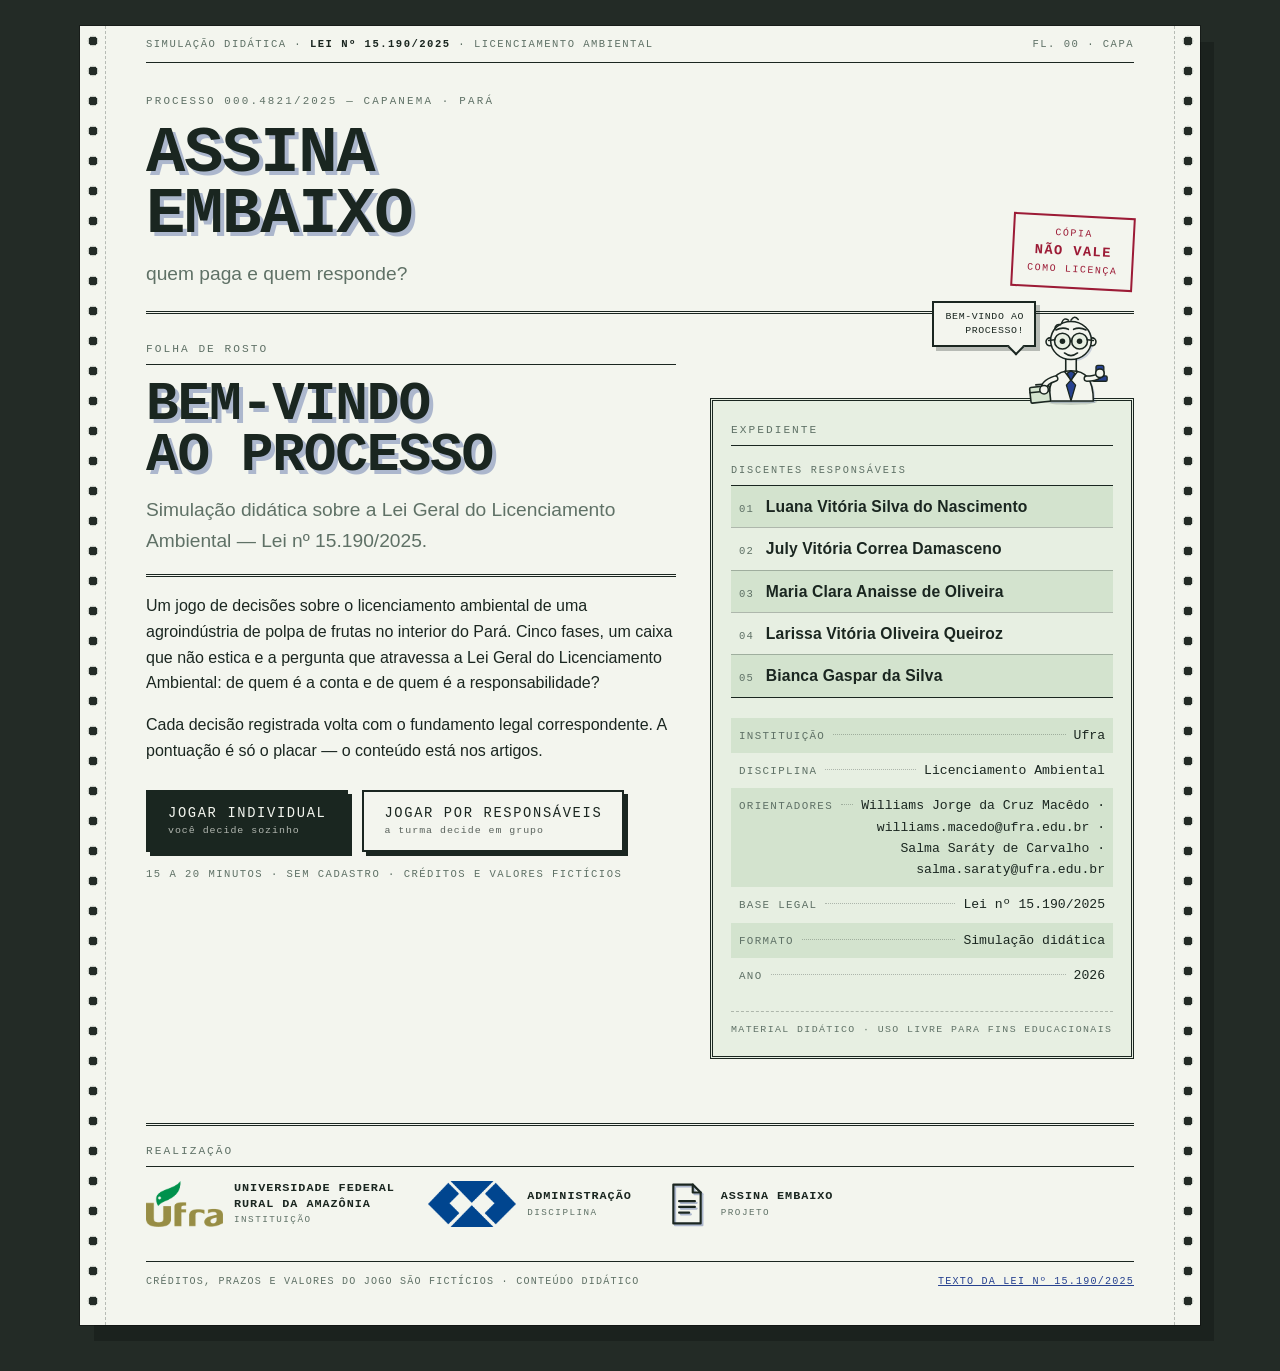
==== assina-embaixo.html @ 799a2eb0 "Equipe passa a ter 4 responsaveis, independente do numero de fases TEAM_SLOTS deixa de ser CONTENT.l" ====
<!DOCTYPE html>
<html lang="pt-BR">
<head>
<meta charset="utf-8">
<meta name="viewport" content="width=device-width, initial-scale=1">
<title>Assina Embaixo — quem paga e quem responde?</title>
<meta name="description" content="Simulação didática sobre responsabilidade do empreendedor, despesas do licenciamento e responsabilidade técnica na Lei nº 15.190/2025.">
<style>
/* =========================================================================
   ASSINA EMBAIXO — quem paga e quem responde?
   Lei nº 15.190/2025 — simulação didática de licenciamento ambiental

   Direção visual: formulário contínuo (papel-razão de barras verdes) saído
   da impressora matricial do órgão ambiental. Tira picotada nas laterais,
   título com registro deslocado (falha de impressão em duas passadas),
   carimbo de protocolo a cada decisão e um extrato que cresce no processo.
   ========================================================================= */

:root {
  /* tinta e papel */
  --mesa:      #232b26;
  --folha:     #f3f5ee;
  --barra:     #d3e3ce;
  --barra-2:   #e7efe2;
  --tinta:     #1a2620;
  --tinta-2:   #5f7166;
  --tinta-3:   rgba(26, 38, 32, 0.28);

  /* fitas */
  --carbono:   #26418f; /* segunda via, azul */
  --carmim:    #9c1b36; /* fita vermelha */
  --mostarda:  #8a6a10; /* ressalva */

  --fonte-corpo: "Segoe UI", Roboto, "Helvetica Neue", Arial, sans-serif;
  --fonte-dado: ui-monospace, "SFMono-Regular", "Cascadia Mono", Menlo,
    Consolas, "Courier New", monospace;

  --picote: 26px;
}

*,
*::before,
*::after { box-sizing: border-box; }

html { -webkit-text-size-adjust: 100%; }

body {
  margin: 0;
  padding: 26px 14px 46px;
  background: var(--mesa);
  color: var(--tinta);
  font-family: var(--fonte-corpo);
  font-size: 16px;
  line-height: 1.62;
}

:focus-visible {
  outline: 2px solid var(--carbono);
  outline-offset: 2px;
}

h1, h2, h3, h4, p, ul, ol, figure { margin: 0; }
ul, ol { padding: 0; list-style: none; }

/* ---------- estrutura do formulário contínuo -------------------------- */

.folha {
  display: flex;
  align-items: stretch;
  max-width: 1120px;
  margin: 0 auto;
  background: var(--folha);
  box-shadow: 0 0 0 1px rgba(0, 0, 0, 0.35), 14px 16px 0 rgba(0, 0, 0, 0.22);
}

.picote {
  flex: 0 0 var(--picote);
  background:
    radial-gradient(circle at center,
      var(--mesa) 0 4.5px, rgba(26, 38, 32, 0.18) 4.5px 5.4px,
      transparent 5.6px) 0 0 / var(--picote) 30px repeat-y;
}
.picote--esq { border-right: 1px dashed var(--tinta-3); }
.picote--dir { border-left: 1px dashed var(--tinta-3); }

.impresso {
  flex: 1 1 auto;
  min-width: 0;
  padding: 0 clamp(16px, 3.4vw, 40px) 34px;
}

/* ---------- faixa de cabeçalho da folha ------------------------------- */

.faixa {
  display: flex;
  flex-wrap: wrap;
  gap: 6px 18px;
  justify-content: space-between;
  padding: 10px 0 9px;
  border-bottom: 1px solid var(--tinta);
  font-family: var(--fonte-dado);
  font-size: 0.66rem;
  letter-spacing: 0.14em;
  text-transform: uppercase;
  color: var(--tinta-2);
}
.faixa b { color: var(--tinta); font-weight: 600; }

/* ---------- cabeçalho: título com registro deslocado ------------------ */

.cabecalho {
  display: flex;
  flex-wrap: wrap;
  align-items: flex-end;
  justify-content: space-between;
  gap: 20px;
  padding: 30px 0 22px;
  border-bottom: 3px double var(--tinta);
}

.olho {
  font-family: var(--fonte-dado);
  font-size: 0.68rem;
  letter-spacing: 0.2em;
  text-transform: uppercase;
  color: var(--tinta-2);
  margin-bottom: 12px;
}

.titulo {
  position: relative;
  font-family: var(--fonte-dado);
  font-size: clamp(2.1rem, 7.2vw, 4.1rem);
  font-weight: 700;
  line-height: 0.94;
  letter-spacing: -0.02em;
  text-transform: uppercase;
}
.titulo span { position: relative; z-index: 1; }
.titulo::before {
  content: attr(data-eco);
  position: absolute;
  left: 4px;
  top: 4px;
  z-index: 0;
  color: var(--carbono);
  opacity: 0.34;
  white-space: pre-line;
}

.subtitulo {
  margin-top: 12px;
  font-size: clamp(1rem, 2.2vw, 1.2rem);
  color: var(--tinta-2);
}

/* carimbo de canto do cabeçalho */
.selo {
  font-family: var(--fonte-dado);
  font-size: 0.62rem;
  line-height: 1.5;
  letter-spacing: 0.16em;
  text-transform: uppercase;
  color: var(--carmim);
  border: 2px solid currentColor;
  padding: 10px 14px;
  transform: rotate(3deg);
  text-align: center;
}
.selo b { display: block; font-size: 0.86rem; letter-spacing: 0.1em; }

/* ---------- telas ------------------------------------------------------ */

.tela { padding-top: 26px; }
.oculto { display: none !important; }

/* ---------- abertura --------------------------------------------------- */

.abertura {
  display: grid;
  grid-template-columns: minmax(0, 1.25fr) minmax(0, 1fr);
  gap: 34px;
}

.texto-guia p + p { margin-top: 14px; }
.texto-guia strong { font-weight: 600; }

.rubrica {
  font-family: var(--fonte-dado);
  font-size: 0.7rem;
  letter-spacing: 0.18em;
  text-transform: uppercase;
  color: var(--tinta-2);
  padding-bottom: 6px;
  margin-bottom: 14px;
  border-bottom: 1px solid var(--tinta);
}

/* ficha cadastral com linha pontilhada de preenchimento */
.campos li {
  display: flex;
  align-items: baseline;
  gap: 8px;
  padding: 7px 8px;
  font-size: 0.92rem;
}
.campos li:nth-child(odd) { background: var(--barra); }
.campos dt,
.campos .rotulo {
  font-family: var(--fonte-dado);
  font-size: 0.68rem;
  letter-spacing: 0.12em;
  text-transform: uppercase;
  color: var(--tinta-2);
  white-space: nowrap;
}
.pontilhado {
  flex: 1 1 auto;
  border-bottom: 1px dotted var(--tinta-3);
  transform: translateY(-4px);
  min-width: 12px;
}
.campos .valor { font-family: var(--fonte-dado); font-size: 0.82rem; text-align: right; }

.instrucoes { counter-reset: passo; margin-top: 22px; }
.instrucoes li {
  counter-increment: passo;
  display: flex;
  gap: 12px;
  padding: 9px 0;
  border-bottom: 1px dotted var(--tinta-3);
  font-size: 0.94rem;
}
.instrucoes li::before {
  content: counter(passo, decimal-leading-zero);
  font-family: var(--fonte-dado);
  font-size: 0.72rem;
  color: var(--carbono);
  padding-top: 3px;
}

.acoes {
  display: flex;
  flex-wrap: wrap;
  gap: 12px;
  align-items: center;
  margin-top: 26px;
}

/* ---------- corpo do jogo: ficha + dossiê ------------------------------ */

.corpo {
  display: grid;
  grid-template-columns: 268px minmax(0, 1fr);
  gap: 30px;
  align-items: start;
}

.ficha { border: 1px solid var(--tinta); }
.ficha__titulo {
  padding: 8px 10px;
  background: var(--tinta);
  color: var(--folha);
  font-family: var(--fonte-dado);
  font-size: 0.66rem;
  letter-spacing: 0.2em;
  text-transform: uppercase;
}
.ficha__bloco { padding: 14px 12px; border-bottom: 1px solid var(--tinta-3); }
.ficha__bloco:last-child { border-bottom: 0; }

.medidor + .medidor { margin-top: 13px; }
.medidor__topo {
  display: flex;
  justify-content: space-between;
  align-items: baseline;
  gap: 8px;
  font-family: var(--fonte-dado);
  font-size: 0.63rem;
  letter-spacing: 0.12em;
  text-transform: uppercase;
  color: var(--tinta-2);
}
.medidor__valor { font-size: 0.85rem; color: var(--tinta); font-variant-numeric: tabular-nums; }
.medidor__barra { display: flex; gap: 2px; margin-top: 5px; }
.medidor__bloco {
  flex: 1 1 auto;
  height: 11px;
  border: 1px solid var(--tinta-3);
}
.medidor__bloco.cheio { background: var(--tinta); border-color: var(--tinta); }
.medidor--dinheiro .medidor__bloco.cheio { background: var(--carbono); border-color: var(--carbono); }
.medidor--critico .medidor__bloco.cheio { background: var(--carmim); border-color: var(--carmim); }
.medidor--critico .medidor__valor { color: var(--carmim); }

.etapas li {
  display: flex;
  gap: 9px;
  align-items: baseline;
  font-family: var(--fonte-dado);
  font-size: 0.68rem;
  letter-spacing: 0.06em;
  text-transform: uppercase;
  color: var(--tinta-2);
  padding: 3px 0;
}
.etapas .marca { color: var(--tinta-3); }
.etapas .atual { color: var(--tinta); font-weight: 700; }
.etapas .atual .marca { color: var(--carmim); }
.etapas .feita .marca { color: var(--carbono); }

.extrato li {
  display: flex;
  align-items: baseline;
  gap: 6px;
  padding: 4px 6px;
  font-family: var(--fonte-dado);
  font-size: 0.7rem;
}
.extrato li:nth-child(odd) { background: var(--barra); }
.extrato .cod { color: var(--tinta-2); }
.extrato .val { font-variant-numeric: tabular-nums; }
.extrato .mais { color: var(--carbono); }
.extrato .menos { color: var(--carmim); }
.extrato .vazio {
  background: none;
  color: var(--tinta-2);
  font-size: 0.66rem;
  padding: 4px 6px;
}

/* ---------- dossiê (área da decisão) ---------------------------------- */

.dossie { border: 1px solid var(--tinta); background: var(--folha); }

.dossie__topo {
  display: flex;
  flex-wrap: wrap;
  justify-content: space-between;
  gap: 8px 16px;
  padding: 9px 18px;
  border-bottom: 1px solid var(--tinta);
  background: var(--barra);
  font-family: var(--fonte-dado);
  font-size: 0.66rem;
  letter-spacing: 0.16em;
  text-transform: uppercase;
}
.dossie__corpo { padding: clamp(18px, 3vw, 30px); }

.fase-abertura .numero {
  font-family: var(--fonte-dado);
  font-size: clamp(3.4rem, 12vw, 5.6rem);
  line-height: 0.85;
  color: var(--barra);
  letter-spacing: -0.04em;
}
.fase-abertura h2 {
  font-family: var(--fonte-dado);
  font-size: clamp(1.3rem, 3.6vw, 1.9rem);
  text-transform: uppercase;
  letter-spacing: -0.01em;
  margin: 4px 0 16px;
}
.fase-abertura p { max-width: 62ch; }

.enunciado {
  font-size: clamp(1.06rem, 2.3vw, 1.28rem);
  line-height: 1.45;
  max-width: 60ch;
}
.contexto {
  margin-top: 12px;
  padding-left: 14px;
  border-left: 3px solid var(--barra);
  color: var(--tinta-2);
  font-size: 0.95rem;
  max-width: 62ch;
}

.lista-opcoes { margin-top: 22px; border-top: 1px solid var(--tinta-3); }

.opcao {
  display: flex;
  gap: 12px;
  width: 100%;
  padding: 13px 10px;
  border: 0;
  border-bottom: 1px dotted var(--tinta-3);
  background: transparent;
  font: inherit;
  color: inherit;
  text-align: left;
  cursor: pointer;
}
.opcao__caixa {
  font-family: var(--fonte-dado);
  font-size: 0.9rem;
  color: var(--tinta-2);
  white-space: nowrap;
  padding-top: 2px;
}
.opcao:hover { background: var(--barra-2); }
.opcao[aria-pressed="true"] {
  background: var(--barra);
  box-shadow: inset 4px 0 0 var(--carbono);
}
.opcao[aria-pressed="true"] .opcao__caixa { color: var(--carbono); }
.opcao .custo {
  display: block;
  margin-top: 3px;
  font-family: var(--fonte-dado);
  font-size: 0.68rem;
  letter-spacing: 0.1em;
  text-transform: uppercase;
  color: var(--tinta-2);
}

/* ---------- triagem (arrastar cartões) -------------------------------- */

.triagem { display: grid; grid-template-columns: minmax(0, 1fr) minmax(0, 1fr); gap: 20px; margin-top: 22px; }
.triagem__pilha { grid-column: 1 / -1; }
.zona {
  border: 1px solid var(--tinta);
  padding: 10px;
  min-height: 96px;
}
.zona--pilha { background: var(--barra-2); }
.zona.sobre { background: var(--barra); box-shadow: inset 0 0 0 2px var(--carbono); }
.zona__titulo {
  display: flex;
  justify-content: space-between;
  gap: 10px;
  font-family: var(--fonte-dado);
  font-size: 0.64rem;
  letter-spacing: 0.14em;
  text-transform: uppercase;
  color: var(--tinta-2);
  padding-bottom: 8px;
  margin-bottom: 8px;
  border-bottom: 1px dotted var(--tinta-3);
}
.zona__conteudo { display: flex; flex-wrap: wrap; gap: 8px; }
.zona--pilha .zona__conteudo { min-height: 40px; }

.cartao {
  flex: 1 1 240px;
  max-width: 100%;
  text-align: left;
  font: inherit;
  font-size: 0.88rem;
  line-height: 1.4;
  padding: 10px 12px;
  background: var(--folha);
  border: 1px solid var(--tinta);
  box-shadow: 3px 3px 0 var(--tinta-3);
  cursor: grab;
}
.cartao:hover { background: var(--barra-2); }
.cartao.selecionado { box-shadow: 3px 3px 0 var(--carbono); background: var(--barra); }
.cartao:active { cursor: grabbing; }
.cartao .tag {
  display: block;
  font-family: var(--fonte-dado);
  font-size: 0.62rem;
  letter-spacing: 0.14em;
  color: var(--tinta-2);
  margin-bottom: 3px;
}

/* ---------- retorno / carimbo ----------------------------------------- */

.retorno { animation: revelar 0.24s ease-out both; }
.retorno__topo { display: flex; flex-wrap: wrap; align-items: center; gap: 18px; margin-bottom: 18px; }

.carimbo {
  position: relative;
  display: inline-block;
  padding: 9px 16px;
  border: 2px solid currentColor;
  font-family: var(--fonte-dado);
  font-size: 0.82rem;
  letter-spacing: 0.24em;
  text-transform: uppercase;
  transform: rotate(-2.5deg);
  animation: bater 0.3s cubic-bezier(0.2, 0.9, 0.3, 1.5) both;
}
.carimbo::after { content: ""; position: absolute; inset: 3px; border: 1px solid currentColor; }
.carimbo--ok { color: var(--carbono); }
.carimbo--ressalva { color: var(--mostarda); }
.carimbo--erro { color: var(--carmim); }

.saldo {
  font-family: var(--fonte-dado);
  font-size: 1.5rem;
  font-variant-numeric: tabular-nums;
}
.saldo--mais { color: var(--carbono); }
.saldo--menos { color: var(--carmim); }

.retorno__texto { max-width: 64ch; }
.retorno__texto p + p { margin-top: 10px; }

.fundamento {
  display: inline-block;
  margin-top: 14px;
  padding: 6px 10px;
  border: 1px solid var(--tinta);
  font-family: var(--fonte-dado);
  font-size: 0.68rem;
  letter-spacing: 0.12em;
  text-transform: uppercase;
}

.lancamentos { margin-top: 18px; border-top: 1px solid var(--tinta-3); }
.lancamentos li {
  display: flex;
  align-items: baseline;
  gap: 8px;
  padding: 5px 8px;
  font-family: var(--fonte-dado);
  font-size: 0.72rem;
}
.lancamentos li:nth-child(odd) { background: var(--barra); }
.lancamentos .val { font-variant-numeric: tabular-nums; }
.lancamentos .mais { color: var(--carbono); }
.lancamentos .menos { color: var(--carmim); }

.gabarito { margin-top: 18px; }
.gabarito li {
  display: flex;
  gap: 10px;
  padding: 6px 8px;
  font-size: 0.86rem;
  align-items: baseline;
}
.gabarito li:nth-child(odd) { background: var(--barra-2); }
.gabarito .sinal { font-family: var(--fonte-dado); font-size: 0.78rem; white-space: nowrap; }
.gabarito .certo { color: var(--carbono); }
.gabarito .errado { color: var(--carmim); }
.gabarito .nota {
  margin-left: auto;
  font-family: var(--fonte-dado);
  font-size: 0.66rem;
  letter-spacing: 0.08em;
  color: var(--tinta-2);
  white-space: nowrap;
}

.aviso {
  font-family: var(--fonte-dado);
  font-size: 0.68rem;
  letter-spacing: 0.1em;
  text-transform: uppercase;
  color: var(--carmim);
}

/* ---------- botões ----------------------------------------------------- */

.botao {
  font-family: var(--fonte-dado);
  font-size: 0.72rem;
  letter-spacing: 0.14em;
  text-transform: uppercase;
  padding: 12px 18px;
  border: 2px solid var(--tinta);
  background: var(--folha);
  color: var(--tinta);
  cursor: pointer;
  box-shadow: 4px 4px 0 var(--tinta);
  transition: transform 0.1s, box-shadow 0.1s, background 0.15s;
}
.botao:hover { background: var(--barra); }
.botao:active { transform: translate(4px, 4px); box-shadow: 0 0 0 var(--tinta); }
.botao--principal { background: var(--tinta); color: var(--folha); }
.botao--principal:hover { background: var(--carbono); border-color: var(--carbono); box-shadow: 4px 4px 0 var(--carbono); }
.botao[disabled] { opacity: 0.38; cursor: not-allowed; box-shadow: none; transform: none; }
.botao--fantasma { border-width: 1px; box-shadow: none; padding: 10px 14px; }
.botao--fantasma:active { transform: none; }

/* ---------- parecer final --------------------------------------------- */

.parecer { display: grid; grid-template-columns: minmax(0, 1fr) minmax(0, 1.15fr); gap: 34px; }

.nota-final {
  border: 3px double var(--tinta);
  padding: 22px;
  text-align: center;
}
.nota-final .valor {
  font-family: var(--fonte-dado);
  font-size: clamp(4rem, 16vw, 6.4rem);
  line-height: 0.9;
  font-variant-numeric: tabular-nums;
}
.nota-final .de { font-family: var(--fonte-dado); font-size: 0.7rem; letter-spacing: 0.2em; color: var(--tinta-2); }
.nota-final .classificacao {
  margin-top: 14px;
  padding-top: 14px;
  border-top: 1px solid var(--tinta-3);
  font-family: var(--fonte-dado);
  font-size: 0.86rem;
  letter-spacing: 0.1em;
  text-transform: uppercase;
  line-height: 1.5;
}

.mensagem {
  margin-top: 26px;
  padding: 18px 20px;
  background: var(--barra);
  border-left: 4px solid var(--tinta);
  font-size: 0.98rem;
}

.artigos li {
  display: flex;
  gap: 12px;
  padding: 8px 8px;
  font-size: 0.9rem;
  align-items: baseline;
}
.artigos li:nth-child(odd) { background: var(--barra-2); }
.artigos .art {
  font-family: var(--fonte-dado);
  font-size: 0.7rem;
  letter-spacing: 0.08em;
  color: var(--carbono);
  white-space: nowrap;
  min-width: 92px;
}

.extrato-final li {
  display: flex;
  align-items: baseline;
  gap: 8px;
  padding: 7px 8px;
  font-size: 0.86rem;
}
.extrato-final li:nth-child(odd) { background: var(--barra); }
.extrato-final .cod {
  font-family: var(--fonte-dado);
  font-size: 0.68rem;
  color: var(--tinta-2);
  min-width: 30px;
}
.extrato-final .val { font-family: var(--fonte-dado); font-variant-numeric: tabular-nums; }
.extrato-final .mais { color: var(--carbono); }
.extrato-final .menos { color: var(--carmim); }

/* ---------- rodapé ----------------------------------------------------- */

.rodape {
  margin-top: 34px;
  padding-top: 12px;
  border-top: 1px solid var(--tinta);
  display: flex;
  flex-wrap: wrap;
  gap: 6px 18px;
  justify-content: space-between;
  font-family: var(--fonte-dado);
  font-size: 0.63rem;
  letter-spacing: 0.12em;
  text-transform: uppercase;
  color: var(--tinta-2);
}
.rodape a { color: var(--carbono); }

/* ---------- animações --------------------------------------------------- */

@keyframes bater {
  0%   { transform: rotate(-10deg) scale(1.55); opacity: 0; }
  62%  { transform: rotate(-2.5deg) scale(0.96); opacity: 1; }
  100% { transform: rotate(-2.5deg) scale(1); }
}
@keyframes revelar {
  from { opacity: 0; transform: translateY(6px); }
  to   { opacity: 1; transform: none; }
}

@media (prefers-reduced-motion: reduce) {
  * { animation-duration: 0.001ms !important; transition-duration: 0.001ms !important; }
}

/* ---------- responsivo --------------------------------------------------- */

@media (max-width: 980px) {
  .abertura, .parecer { grid-template-columns: 1fr; gap: 26px; }
  .corpo { grid-template-columns: 1fr; }
  .ficha { display: grid; grid-template-columns: minmax(0, 1fr) minmax(0, 1fr); }
  .ficha__titulo { grid-column: 1 / -1; }
  .ficha__bloco:nth-child(2), .ficha__bloco:nth-child(3) { grid-column: 1 / -1; }
  .ficha__bloco { border-bottom: 1px solid var(--tinta-3); }
}

@media (max-width: 620px) {
  :root { --picote: 15px; }
  body { padding: 12px 6px 28px; }
  .picote { background-size: var(--picote) 26px; }
  .ficha { grid-template-columns: 1fr; }
  .triagem { grid-template-columns: 1fr; }
  .cartao { flex: 1 1 100%; }
  .selo { display: none; }
  .medidor__bloco { height: 13px; }
}

/* ---------- impressão do parecer ---------------------------------------- */

@media print {
  body { background: #fff; padding: 0; }
  .folha { box-shadow: none; max-width: none; }
  .picote, .acoes, .selo { display: none; }
  .tela.oculto { display: none; }
  .nota-final { border-color: #000; }
}

/* ---------- ajustes finos ------------------------------------------------ */

.retorno__topo .custo {
  font-family: var(--fonte-dado);
  font-size: 0.68rem;
  letter-spacing: 0.1em;
  text-transform: uppercase;
  color: var(--tinta-2);
}
.dossie__corpo:focus { outline: none; }
.dossie__corpo:focus-visible { outline: 2px solid var(--carbono); outline-offset: -2px; }

/* =========================================================================
   MASCOTE — Seu Carimbo, o empreendedor
   Desenhado com a mesma tinta do resto: traço chapado, registro deslocado
   em azul-carbono e nenhuma sombra macia. Ele fica em pé na borda de cima
   do dossiê e reage ao carimbo de cada decisão.
   ========================================================================= */

.dossie { position: relative; }  /* âncora do bonequinho */

.mascote {
  position: absolute;
  right: 18px;
  bottom: 100%;
  width: 104px;
  margin-bottom: -4px;
  z-index: 3;
  pointer-events: none;
}
.mascote svg { display: block; width: 100%; height: auto; overflow: visible; }

/* --- tintas do bonequinho --- */
.m-linha {
  fill: none;
  stroke: var(--tinta);
  stroke-width: 2.4;
  stroke-linecap: round;
  stroke-linejoin: round;
}
.m-papel { fill: var(--folha); }
.m-barra { fill: var(--barra); }
.m-tinta { fill: var(--tinta); }
.m-carmim { fill: var(--carmim); }
.m-carbono { fill: var(--carbono); stroke: var(--tinta); stroke-width: 2; stroke-linejoin: round; }
.m-sombra { fill: rgba(26, 38, 32, 0.16); }
.m-eco { fill: var(--carbono); opacity: 0.2; }
.m-lente { fill: var(--barra-2); }
.m-membro-borda { fill: none; stroke: var(--tinta); stroke-width: 10; stroke-linecap: round; }
.m-membro-fill { fill: none; stroke: var(--folha); stroke-width: 5.6; stroke-linecap: round; }

/* --- troca de expressão --- */
.m-face > g { display: none; }
.mascote[data-estado="idle"] .f-idle,
.mascote[data-estado="ok"] .f-ok,
.mascote[data-estado="ressalva"] .f-ressalva,
.mascote[data-estado="erro"] .f-erro,
.mascote[data-estado="grave"] .f-grave { display: block; }

.m-brilho, .m-suor, .m-papeis, .m-rubor { display: none; }
.mascote[data-estado="ok"] .m-brilho,
.mascote[data-estado="ok"] .m-rubor,
.mascote[data-estado="ressalva"] .m-suor,
.mascote[data-estado="erro"] .m-suor,
.mascote[data-estado="erro"] .m-papeis,
.mascote[data-estado="grave"] .m-suor,
.mascote[data-estado="grave"] .m-papeis,
.mascote[data-estado="grave"] .m-rubor { display: block; }

/* --- respiração, piscada e gravata (sempre) --- */
.m-corpo-todo { animation: m-respirar 3.6s ease-in-out infinite; transform-origin: 70px 146px; }
.m-olhos { animation: m-piscar 5.4s infinite; transform-origin: 70px 55px; }
.m-gravata { animation: m-gravata 3.2s ease-in-out infinite; transform-origin: 70px 102px; }

/* --- reações --- */
.mascote[data-estado="ok"] .m-tudo { animation: m-pular 0.62s cubic-bezier(0.3, 1.4, 0.4, 1) 1; transform-origin: 70px 146px; }
.mascote[data-estado="ok"] .m-braco--carimbo { animation: m-carimbar 0.52s ease-out 1; transform-origin: 94px 112px; }
.mascote[data-estado="ok"] .m-brilho { animation: m-estourar 0.6s ease-out 1; transform-origin: 70px 52px; }
.mascote[data-estado="ressalva"] .m-tudo { animation: m-oscilar 0.9s ease-in-out 1; transform-origin: 70px 146px; }
.mascote[data-estado="erro"] .m-tudo { animation: m-tremer 0.5s linear 1; transform-origin: 70px 146px; }
.mascote[data-estado="grave"] .m-tudo { animation: m-panico 0.8s linear 1; transform-origin: 70px 146px; }
.mascote[data-estado="erro"] .m-papeis,
.mascote[data-estado="grave"] .m-papeis { animation: m-voar 1s ease-out 1; }
.mascote[data-estado="ressalva"] .m-suor,
.mascote[data-estado="erro"] .m-suor,
.mascote[data-estado="grave"] .m-suor { animation: m-suar 1.7s ease-in infinite; }

@keyframes m-respirar { 0%, 100% { transform: scale(1, 1); } 50% { transform: scale(1.015, 0.985); } }
@keyframes m-piscar { 0%, 93%, 100% { transform: scaleY(1); } 95.5% { transform: scaleY(0.12); } 98% { transform: scaleY(1); } }
@keyframes m-gravata { 0%, 100% { transform: rotate(-3.5deg); } 50% { transform: rotate(3.5deg); } }
@keyframes m-pular {
  0%   { transform: translateY(0) scale(1, 1); }
  22%  { transform: translateY(0) scale(1.08, 0.9); }
  55%  { transform: translateY(-17px) scale(0.94, 1.08); }
  82%  { transform: translateY(0) scale(1.06, 0.93); }
  100% { transform: translateY(0) scale(1, 1); }
}
@keyframes m-carimbar {
  0%   { transform: rotate(0); }
  24%  { transform: rotate(-34deg); }
  52%  { transform: rotate(34deg); }
  74%  { transform: rotate(-10deg); }
  100% { transform: rotate(0); }
}
@keyframes m-estourar { 0% { transform: scale(0.2); opacity: 0; } 45% { transform: scale(1.18); opacity: 1; } 100% { transform: scale(1); opacity: 1; } }
@keyframes m-oscilar { 0%, 100% { transform: rotate(0); } 30% { transform: rotate(-5deg); } 65% { transform: rotate(4deg); } }
@keyframes m-tremer {
  0%, 100% { transform: translateX(0); }
  20% { transform: translateX(-5px) rotate(-2deg); }
  40% { transform: translateX(5px) rotate(2deg); }
  60% { transform: translateX(-4px) rotate(-1.5deg); }
  80% { transform: translateX(3px) rotate(1deg); }
}
@keyframes m-panico {
  0%, 100% { transform: translate(0, 0) rotate(0) scale(1); }
  15% { transform: translate(-7px, 2px) rotate(-4deg) scale(1.03, 0.97); }
  35% { transform: translate(7px, -3px) rotate(4deg) scale(0.97, 1.03); }
  55% { transform: translate(-6px, 2px) rotate(-3deg); }
  75% { transform: translate(5px, -1px) rotate(2deg); }
}
@keyframes m-voar {
  0%   { transform: translateY(16px) rotate(0); opacity: 0; }
  25%  { opacity: 1; }
  100% { transform: translateY(-12px) rotate(8deg); opacity: 1; }
}
@keyframes m-suar { 0% { transform: translateY(-5px); opacity: 0; } 30% { opacity: 1; } 100% { transform: translateY(11px); opacity: 0; } }

/* --- balãozinho de fala --- */
.mascote__balao {
  position: absolute;
  right: 88%;
  bottom: 58%;
  min-width: 104px;
  max-width: 186px;
  padding: 7px 10px;
  background: var(--folha);
  border: 2px solid var(--tinta);
  box-shadow: 4px 4px 0 var(--tinta-3);
  font-family: var(--fonte-dado);
  font-size: 0.62rem;
  line-height: 1.4;
  letter-spacing: 0.06em;
  text-transform: uppercase;
  text-align: right;
  opacity: 0;
  transform: translate(6px, 6px) scale(0.9);
  transform-origin: 100% 100%;
  transition: opacity 0.18s ease-out, transform 0.18s ease-out;
}
.mascote__balao.visivel { opacity: 1; transform: none; }
.mascote__balao::after {
  content: "";
  position: absolute;
  right: 12px;
  bottom: -8px;
  width: 12px;
  height: 12px;
  background: var(--folha);
  border-right: 2px solid var(--tinta);
  border-bottom: 2px solid var(--tinta);
  transform: rotate(45deg);
}

/* --- espaço para ele ficar em pé --- */
#tela-jogo { padding-top: 66px; }
.nota-caixa { position: relative; margin-top: 62px; }
.mascote--grande { width: 128px; right: 16px; }

@media (max-width: 980px) {
  .dossie { margin-top: 58px; }
}
@media (max-width: 620px) {
  #tela-jogo { padding-top: 40px; }
  .mascote { width: 76px; right: 8px; }
  .mascote--grande { width: 92px; }
  .mascote__balao { font-size: 0.56rem; min-width: 84px; max-width: 136px; padding: 5px 8px; }
}
@media print { .mascote { display: none; } }

/* =========================================================================
   ABERTURA DO PROCESSO — o campo onde a empresa ganha nome
   ========================================================================= */

.protocolo {
  position: relative;
  margin-top: 58px;
  padding: 20px 18px 18px;
  border: 3px double var(--tinta);
  background: var(--barra-2);
}
.protocolo__rubrica { margin-bottom: 0; }
.protocolo__nota { margin-top: 12px; font-size: 0.86rem; color: var(--tinta-2); }
.protocolo .acoes { margin-top: 18px; }

.campo-form { display: block; margin-top: 16px; }
.campo-form__rotulo {
  display: block;
  margin-bottom: 6px;
  font-family: var(--fonte-dado);
  font-size: 0.64rem;
  letter-spacing: 0.16em;
  text-transform: uppercase;
  color: var(--tinta-2);
}
.campo-form__entrada {
  display: block;
  width: 100%;
  padding: 9px 4px;
  border: 0;
  border-bottom: 2px solid var(--tinta);
  border-radius: 0;
  background: transparent;
  color: var(--tinta);
  font-family: var(--fonte-dado);
  font-size: 1rem;
  letter-spacing: 0.02em;
  text-transform: uppercase;
}
.campo-form__entrada::placeholder { color: var(--tinta-3); text-transform: none; letter-spacing: 0; }
.campo-form__entrada:focus {
  outline: none;
  background: var(--folha);
  border-bottom-color: var(--carbono);
}
#erro-empresa { margin-top: 8px; }

.ficha__empresa {
  font-family: var(--fonte-dado);
  font-size: 0.74rem;
  line-height: 1.4;
  letter-spacing: 0.06em;
  text-transform: uppercase;
  background: var(--barra);
}

.mascote--medio { width: 92px; right: 14px; }

@media (max-width: 620px) {
  .protocolo { margin-top: 46px; padding: 16px 14px 14px; }
  .mascote--medio { width: 72px; }
}

/* =========================================================================
   BOAS-VINDAS — folha de rosto do processo
   Mesma tinta do resto: título com registro deslocado, expediente em
   papel-razão de barras e o bonequinho em pé na borda do quadro.
   ========================================================================= */

.capa {
  display: grid;
  grid-template-columns: minmax(0, 1.25fr) minmax(0, 1fr);
  gap: 34px;
  align-items: start;
}

.capa__titulo {
  position: relative;
  font-family: var(--fonte-dado);
  font-size: clamp(1.9rem, 6vw, 3.4rem);
  font-weight: 700;
  line-height: 0.94;
  letter-spacing: -0.02em;
  text-transform: uppercase;
}
.capa__titulo span { position: relative; z-index: 1; }
.capa__titulo::before {
  content: attr(data-eco);
  position: absolute;
  left: 4px;
  top: 4px;
  z-index: 0;
  color: var(--carbono);
  opacity: 0.34;
  white-space: pre-line;
}

.capa__linha {
  margin-top: 12px;
  padding-bottom: 18px;
  border-bottom: 3px double var(--tinta);
  font-size: clamp(1rem, 2.2vw, 1.2rem);
  color: var(--tinta-2);
}

.capa__texto { margin-top: 16px; max-width: 62ch; }

.capa__nota {
  margin-top: 14px;
  font-family: var(--fonte-dado);
  font-size: 0.66rem;
  letter-spacing: 0.14em;
  text-transform: uppercase;
  color: var(--tinta-2);
}

/* quadro do expediente — mesmo tratamento do protocolo de abertura */
.capa__verso {
  position: relative;
  margin-top: 58px;
  padding: 20px 18px 18px;
  border: 3px double var(--tinta);
  background: var(--barra-2);
}
.capa__rubrica { margin-bottom: 16px; }

.expediente__papel {
  font-family: var(--fonte-dado);
  font-size: 0.64rem;
  letter-spacing: 0.18em;
  text-transform: uppercase;
  color: var(--tinta-2);
}
.expediente__papel + .expediente { margin-top: 6px; }

.expediente {
  margin-bottom: 20px;
  border-top: 1px solid var(--tinta);
  border-bottom: 1px solid var(--tinta);
}
.expediente li {
  display: flex;
  align-items: baseline;
  gap: 12px;
  padding: 8px 8px;
}
.expediente li + li { border-top: 1px solid var(--tinta-3); }
.expediente li:nth-child(odd) { background: var(--barra); }
.expediente__ordem {
  font-family: var(--fonte-dado);
  font-size: 0.66rem;
  letter-spacing: 0.1em;
  color: var(--tinta-2);
}
.expediente__nome {
  font-size: 0.98rem;
  font-weight: 600;
  letter-spacing: 0.01em;
}
.expediente__nome--dev { color: var(--carbono); }

#expediente-ficha { margin-top: 6px; }

.capa__carimbo {
  margin-top: 18px;
  padding-top: 10px;
  border-top: 1px dashed var(--tinta-3);
  font-family: var(--fonte-dado);
  font-size: 0.62rem;
  letter-spacing: 0.14em;
  text-transform: uppercase;
  color: var(--tinta-2);
}

@media (max-width: 980px) {
  .capa { grid-template-columns: 1fr; gap: 26px; }
}
@media (max-width: 620px) {
  .capa__verso { margin-top: 46px; padding: 16px 14px 14px; }
}
@media print {
  #tela-boas-vindas { display: none !important; }
}

/* --- escolha do modo de jogo, na capa --- */
.acoes--modos { gap: 14px; }

.botao--modo {
  display: flex;
  flex-direction: column;
  align-items: flex-start;
  gap: 4px;
  padding: 14px 20px;
  text-align: left;
}
.botao__modo { font-size: 0.86rem; letter-spacing: 0.12em; }
.botao__nota {
  font-size: 0.62rem;
  letter-spacing: 0.1em;
  text-transform: none;
  opacity: 0.7;
}

@media (max-width: 620px) {
  .acoes--modos { flex-direction: column; align-items: stretch; }
}

/* =========================================================================
   CADASTRO DAS EQUIPES — quatro vagas, cada uma com seu boneco
   ========================================================================= */

.equipes__topo {
  display: flex;
  flex-wrap: wrap;
  align-items: flex-end;
  gap: 14px;
}
.equipes__topo .campo-form { flex: 1 1 320px; margin-top: 0; }

.equipes {
  display: grid;
  grid-template-columns: repeat(5, minmax(0, 1fr));
  gap: 16px;
  margin-top: 24px;
}

.equipe {
  padding: 12px 10px 14px;
  border: 2px solid var(--tinta);
  background: var(--barra-2);
  text-align: center;
}
.equipe--fora { opacity: 0.55; }

.equipe__rotulo {
  font-family: var(--fonte-dado);
  font-size: 0.62rem;
  letter-spacing: 0.18em;
  text-transform: uppercase;
  color: var(--tinta-2);
}

.equipe__palco {
  display: flex;
  align-items: center;
  justify-content: center;
  gap: 4px;
  min-height: 126px;
  margin-top: 6px;
}

.figurinha {
  position: static;
  width: 100%;
  max-width: 96px;
  margin: 0;
}
.figurinha .mascote__balao { display: none; }

.seta {
  flex: 0 0 auto;
  padding: 8px 9px;
  border: 1px solid var(--tinta);
  background: var(--folha);
  color: var(--tinta);
  font-family: var(--fonte-dado);
  font-size: 0.72rem;
  line-height: 1;
  cursor: pointer;
}
.seta:hover { background: var(--barra); }
.seta:active { transform: translate(1px, 1px); }

.equipe__boneco {
  font-family: var(--fonte-dado);
  font-size: 0.66rem;
  letter-spacing: 0.14em;
  text-transform: uppercase;
  color: var(--tinta);
  margin-top: 4px;
}

.equipe__tema {
  min-height: 2.4em;
  margin-top: 5px;
  color: var(--tinta-2);
  font-family: var(--fonte-dado);
  font-size: 0.58rem;
  line-height: 1.35;
}

.equipe__campo {
  width: 100%;
  margin-top: 10px;
  text-align: center;
  font-size: 0.84rem;
}

/* --- de quem é a vez, acima do enunciado --- */
.vez {
  display: flex;
  align-items: center;
  gap: 10px;
  margin-bottom: 16px;
  padding: 8px 12px;
  border: 2px solid var(--tinta);
  background: var(--barra);
  font-family: var(--fonte-dado);
  font-size: 0.68rem;
  letter-spacing: 0.16em;
  text-transform: uppercase;
}
.vez__cor {
  width: 12px;
  height: 12px;
  border: 1px solid var(--tinta);
  background: var(--carbono);
}
.vez__resto { margin-left: auto; color: var(--tinta-2); letter-spacing: 0.1em; }

/* --- placar das equipes --- */
.placar li {
  display: flex;
  align-items: baseline;
  gap: 8px;
  padding: 6px 8px;
  font-family: var(--fonte-dado);
  font-size: 0.74rem;
}
.placar li:nth-child(odd) { background: var(--barra); }
.placar .cor {
  flex: 0 0 auto;
  width: 9px;
  height: 9px;
  border: 1px solid var(--tinta);
}
.placar .nome { text-transform: uppercase; letter-spacing: 0.08em; }
.placar .val { font-variant-numeric: tabular-nums; }
.placar .mais { color: var(--carbono); }
.placar .menos { color: var(--carmim); }
.placar .agora { font-weight: 700; }
.placar .agora .nome::after { content: " [>]"; color: var(--carmim); }

.placar--final li { font-size: 0.82rem; padding: 9px 10px; }
.placar--final li:nth-child(odd) { background: var(--barra-2); }
.placar--final .pos { color: var(--tinta-2); }

@media (max-width: 900px) {
  .equipes { grid-template-columns: repeat(2, minmax(0, 1fr)); }
}
@media (max-width: 520px) {
  .equipes { grid-template-columns: 1fr; }
}

/* =========================================================================
   SPLASH — abertura da impressora
   Uma folha do formulário contínuo é tracionada para dentro da tela, o
   cabeçalho é impresso linha a linha e a barra de blocos marca a carga.
   Some sozinha por animação (independe de JS); o botão só antecipa.
   ========================================================================= */

.splash {
  position: fixed;
  inset: 0;
  z-index: 90;
  display: flex;
  flex-direction: column;
  align-items: center;
  justify-content: center;
  gap: 18px;
  padding: 26px 14px;
  background: var(--mesa);
  animation: splash-sair 0.55s ease 2.35s forwards;
}

/* visibility é discreta: só vira no fim, para o fade não cortar no meio */
@keyframes splash-sair {
  0%   { opacity: 1; visibility: visible; }
  99%  { opacity: 0; visibility: visible; }
  100% { opacity: 0; visibility: hidden; }
}

body.splash-ativa { overflow: hidden; }

.splash--fim {
  animation: none;
  opacity: 0;
  visibility: hidden;
  pointer-events: none;
  transition: opacity 0.32s ease, visibility 0.32s;
}

.splash__folha {
  display: flex;
  align-items: stretch;
  width: min(560px, 100%);
  background: var(--folha);
  box-shadow: 0 0 0 1px rgba(0, 0, 0, 0.35), 12px 14px 0 rgba(0, 0, 0, 0.22);
  animation: splash-tracionar 0.5s cubic-bezier(0.22, 0.9, 0.3, 1) both;
}

@keyframes splash-tracionar {
  from { opacity: 0; transform: translateY(-26px); }
  to   { opacity: 1; transform: none; }
}

.splash__impresso {
  flex: 1 1 auto;
  min-width: 0;
  padding: 16px clamp(16px, 4vw, 30px) 22px;
}

.splash__impresso > * { animation: revelar 0.28s ease-out both; }
.splash__impresso > *:nth-child(1) { animation-delay: 0.34s; }
.splash__impresso > *:nth-child(2) { animation-delay: 0.5s; }
.splash__impresso > *:nth-child(3) { animation-delay: 0.66s; }
.splash__impresso > *:nth-child(4) { animation-delay: 0.86s; }
.splash__impresso > *:nth-child(5) { animation-delay: 0.98s; }
.splash__impresso > *:nth-child(6) { animation-delay: 1.1s; }
.splash__impresso > *:nth-child(7) { animation-delay: 1.24s; }

.splash__faixa {
  display: flex;
  flex-wrap: wrap;
  gap: 4px 16px;
  justify-content: space-between;
  padding-bottom: 8px;
  border-bottom: 1px solid var(--tinta);
  font-family: var(--fonte-dado);
  font-size: 0.62rem;
  letter-spacing: 0.14em;
  text-transform: uppercase;
  color: var(--tinta-2);
}

.splash__olho {
  margin-top: 16px;
  font-family: var(--fonte-dado);
  font-size: 0.63rem;
  letter-spacing: 0.2em;
  text-transform: uppercase;
  color: var(--tinta-2);
}

.splash__titulo {
  position: relative;
  margin-top: 10px;
  font-family: var(--fonte-dado);
  font-size: clamp(1.9rem, 8vw, 2.9rem);
  font-weight: 700;
  line-height: 0.94;
  letter-spacing: -0.02em;
  text-transform: uppercase;
}
.splash__titulo span { position: relative; z-index: 1; }
.splash__titulo::before {
  content: attr(data-eco);
  position: absolute;
  left: 3px;
  top: 3px;
  z-index: 0;
  color: var(--carbono);
  opacity: 0.34;
  white-space: pre-line;
}

.splash__linha {
  margin-top: 10px;
  font-size: 0.98rem;
  color: var(--tinta-2);
}

.splash__lei {
  margin-top: 4px;
  font-family: var(--fonte-dado);
  font-size: 0.62rem;
  letter-spacing: 0.14em;
  text-transform: uppercase;
  color: var(--tinta-2);
}

.splash__carga {
  display: flex;
  flex-wrap: wrap;
  align-items: center;
  gap: 6px 12px;
  margin-top: 20px;
  padding-top: 14px;
  border-top: 1px dashed var(--tinta-3);
}

/* barra de blocos: 16 quadrados de 9px com 4px de folga */
.splash__barra {
  position: relative;
  flex: 0 0 auto;
  width: 204px;
  height: 11px;
  background: repeating-linear-gradient(90deg,
    var(--tinta-3) 0 9px, transparent 9px 13px);
}
.splash__barra::before {
  content: "";
  position: absolute;
  top: 0;
  left: 0;
  bottom: 0;
  width: 0;
  background: repeating-linear-gradient(90deg,
    var(--tinta) 0 9px, transparent 9px 13px);
  animation: splash-carga 1.2s steps(16, end) 0.95s forwards;
}
@keyframes splash-carga { to { width: 100%; } }

.splash__status {
  font-family: var(--fonte-dado);
  font-size: 0.6rem;
  letter-spacing: 0.16em;
  text-transform: uppercase;
  color: var(--tinta-2);
}

.splash__pular {
  font-family: var(--fonte-dado);
  font-size: 0.6rem;
  letter-spacing: 0.16em;
  text-transform: uppercase;
  color: var(--folha);
  background: none;
  border: 1px solid rgba(243, 245, 238, 0.34);
  padding: 7px 14px;
  cursor: pointer;
  opacity: 0;
  animation: revelar 0.3s ease-out 1.1s forwards;
}
.splash__pular:hover { border-color: var(--folha); }

@media (max-width: 620px) {
  .splash__folha { box-shadow: 0 0 0 1px rgba(0, 0, 0, 0.35); }
  .splash__barra { width: 152px; }             /* 12 blocos */
  .splash__barra::before { animation-timing-function: steps(12, end); }
}

/* quem pediu menos movimento entra direto no processo */
@media (prefers-reduced-motion: reduce) {
  .splash { display: none; }
}

@media print { .splash { display: none; } }

/* =========================================================================
   LOGOS — quem realiza
   Marcas impressas com a mesma tinta do resto: traço chapado, sem sombra
   macia e o registro deslocado em azul-carbono. O conteúdo vem de LOGOS,
   no assets/js/game.js — trocar por um arquivo é só preencher "src".
   ========================================================================= */

.capa__realizacao {
  grid-column: 1 / -1;
  margin-top: 30px;
  padding-top: 16px;
  border-top: 3px double var(--tinta);
}

.logos {
  display: flex;
  flex-wrap: wrap;
  align-items: flex-start;
  gap: 16px 32px;
  margin-top: 14px;
}

.logo {
  display: grid;
  grid-template-columns: auto minmax(0, 1fr);
  grid-template-rows: auto auto;
  column-gap: 11px;
  align-items: center;
  max-width: 250px;
}

/* a altura é que manda: assim cabe tanto marca quadrada quanto
   logotipo horizontal, sem cada logo puxar um tamanho diferente */
.logo__marca {
  grid-row: 1 / 3;
  display: block;
  height: 46px;
}

.logo__svg {
  display: block;
  width: auto;
  height: 100%;
  overflow: visible;
}
.logo__tinta,
.logo__eco {
  fill: none;
  stroke-width: 3;
  stroke-linejoin: round;
  stroke-linecap: round;
}
.logo__tinta { stroke: var(--tinta); }
.logo__eco { stroke: var(--carbono); opacity: 0.34; }

.logo__img {
  display: block;
  width: auto;
  height: 100%;
}

.logo__nome {
  align-self: end;
  font-family: var(--fonte-dado);
  font-size: 0.74rem;
  font-weight: 600;
  line-height: 1.3;
  letter-spacing: 0.08em;
  text-transform: uppercase;
}

.logo__papel {
  align-self: start;
  font-family: var(--fonte-dado);
  font-size: 0.58rem;
  letter-spacing: 0.16em;
  text-transform: uppercase;
  color: var(--tinta-2);
}

/* tira compacta no pé da splash: só a marca e o nome */
.logos--tira {
  gap: 10px 22px;
  margin-top: 16px;
  padding-top: 12px;
  border-top: 1px dashed var(--tinta-3);
}
.logos--tira .logo {
  grid-template-rows: auto;
  max-width: none;
  column-gap: 8px;
}
.logos--tira .logo__marca { grid-row: 1; height: 30px; }
/* no pé da splash a marca fala sozinha — os nomes ficam na capa */
.logos--tira .logo__nome,
.logos--tira .logo__papel { display: none; }

@media (max-width: 620px) {
  .logos { gap: 14px 22px; }
  .logo { max-width: none; }
  .logo__marca { height: 38px; }
}
</style>
</head>
<body>

<!-- ================= ABERTURA DA IMPRESSORA ================= -->
<div class="splash" id="splash" role="status" aria-label="Abrindo o processo">

  <div class="splash__folha">
    <div class="picote picote--esq" aria-hidden="true"></div>

    <div class="splash__impresso">
      <p class="splash__faixa">
        <span>Órgão ambiental · impressora 01</span>
        <span>Fl. 00</span>
      </p>

      <p class="splash__olho">Processo 000.4821/2025 — Capanema · Pará</p>

      <h1 class="splash__titulo" data-eco="Assina
embaixo"><span>Assina<br>embaixo</span></h1>

      <p class="splash__linha">quem paga e quem responde?</p>
      <p class="splash__lei">Lei nº 15.190/2025 · simulação didática</p>

      <div class="splash__carga">
        <span class="splash__barra" aria-hidden="true"></span>
        <span class="splash__status">alinhando o formulário…</span>
      </div>

      <ul class="logos logos--tira" id="logos-splash" aria-hidden="true"></ul>
    </div>

    <div class="picote picote--dir" aria-hidden="true"></div>
  </div>

  <button class="splash__pular" id="btn-pular-splash" type="button">pular abertura</button>

</div>

<div class="folha">
  <div class="picote picote--esq" aria-hidden="true"></div>

  <div class="impresso">

    <div class="faixa">
      <span>Simulação didática · <b>Lei nº 15.190/2025</b> · Licenciamento ambiental</span>
      <span id="faixa-folha">Fl. 00 · capa</span>
    </div>

    <header class="cabecalho">
      <div>
        <p class="olho" id="olho-processo">Processo 000.4821/2025 — Capanema · Pará</p>
        <h1 class="titulo" data-eco="Assina
embaixo"><span>Assina<br>embaixo</span></h1>
        <p class="subtitulo">quem paga e quem responde?</p>
      </div>
      <p class="selo">Cópia<b>não vale</b>como licença</p>
    </header>

    <!-- ================= BOAS-VINDAS / FOLHA DE ROSTO ================= -->
    <section class="tela" id="tela-boas-vindas">
      <div class="capa">

        <div class="capa__frente">
          <p class="rubrica">Folha de rosto</p>
          <h2 class="capa__titulo" data-eco="Bem-vindo
ao processo"><span>Bem-vindo<br>ao processo</span></h2>
          <p class="capa__linha">Simulação didática sobre a Lei Geral do Licenciamento Ambiental — Lei nº 15.190/2025.</p>

          <p class="capa__texto">Um jogo de decisões sobre o licenciamento ambiental de uma agroindústria de polpa de frutas no interior do Pará. Cinco fases, um caixa que não estica e a pergunta que atravessa a Lei Geral do Licenciamento Ambiental: de quem é a conta e de quem é a responsabilidade?</p>
          <p class="capa__texto">Cada decisão registrada volta com o fundamento legal correspondente. A pontuação é só o placar — o conteúdo está nos artigos.</p>

          <div class="acoes acoes--modos">
            <button class="botao botao--principal botao--modo" id="btn-individual">
              <span class="botao__modo">Jogar individual</span>
              <span class="botao__nota">você decide sozinho</span>
            </button>
            <button class="botao botao--modo" id="btn-equipe">
              <span class="botao__modo">Jogar por responsáveis</span>
              <span class="botao__nota">a turma decide em grupo</span>
            </button>
          </div>
          <p class="capa__nota">15 a 20 minutos · sem cadastro · créditos e valores fictícios</p>
        </div>

        <div class="capa__verso">
          <div class="mascote mascote--medio" id="mascote-capa" data-estado="idle" aria-hidden="true"></div>
          <p class="rubrica capa__rubrica">Expediente</p>

          <p class="expediente__papel">Discentes responsáveis</p>
          <ol class="expediente" id="expediente-autores"></ol>

          <p class="expediente__papel" id="expediente-papel-dev">Desenvolvimento</p>
          <ol class="expediente" id="expediente-dev"></ol>

          <ul class="campos" id="expediente-ficha"></ul>

          <p class="capa__carimbo">Material didático · uso livre para fins educacionais</p>
        </div>

        <div class="capa__realizacao">
          <p class="rubrica">Realização</p>
          <ul class="logos" id="logos-capa"></ul>
        </div>

      </div>
    </section>

    <!-- ================= CADASTRO DOS RESPONSÁVEIS ================= -->
    <section class="tela oculto" id="tela-equipes">

      <p class="rubrica">Cadastro dos responsáveis</p>

      <div class="equipes__topo">
        <label class="campo-form" for="empresa-equipes">
          <span class="campo-form__rotulo">Razão social do empreendimento — a mesma para todas as pessoas</span>
          <input id="empresa-equipes" class="campo-form__entrada" type="text" maxlength="42"
                 placeholder="ex.: Amanari Alimentos Ltda." autocomplete="organization" spellcheck="false">
        </label>
        <button class="botao botao--fantasma" id="btn-sugerir-equipes">Sortear um nome</button>
      </div>

      <div class="equipes" id="equipes-grade"></div>

      <p class="aviso oculto" id="erro-equipes"></p>

      <div class="acoes">
        <button class="botao botao--principal" id="btn-abrir-equipes">Abrir o processo</button>
        <button class="botao botao--fantasma" id="btn-voltar-capa">Voltar</button>
      </div>
      <p class="capa__nota" id="nota-equipes">Cadastre quatro pessoas · quem abre o processo também assina a decisão final</p>

    </section>

    <!-- ================= ABERTURA ================= -->
    <section class="tela oculto" id="tela-abertura">
      <div class="abertura">

        <div class="texto-guia">
          <p class="rubrica">A missão</p>
          <p>Você acaba de assumir a coordenação do licenciamento de uma agroindústria de polpa de frutas em Capanema, no Pará. A empresa tem <strong>140 créditos</strong> em caixa e uma vontade grande de gastar o mínimo possível.</p>
          <p>Ao longo de cinco fases você decide o que pagar, quem contratar e o que protocolar. Cada decisão mexe em quatro indicadores ao mesmo tempo — e economizar no lugar errado sai caro no fim.</p>
          <p>A base é a Lei Geral do Licenciamento Ambiental: as despesas que correm por conta do empreendedor, o que não pode ser cobrado dele e a responsabilidade pelas informações apresentadas ao órgão ambiental.</p>

          <ol class="instrucoes">
            <li>Batize a empresa aqui do lado. O nome vai para a capa, para os briefings e para o parecer.</li>
            <li>Leia a situação e marque uma alternativa. Em algumas fases dá para marcar vários itens ou arrastar cartões.</li>
            <li>Confirme em <em>Registrar decisão</em>. Depois disso, a folha é protocolada: não dá para voltar atrás.</li>
            <li>Cada retorno traz o fundamento legal. É ali que está o conteúdo — a pontuação é só o placar.</li>
            <li>No fim sai o parecer com a nota, o extrato de todas as decisões e os artigos estudados.</li>
          </ol>

        </div>

        <div>
          <div class="protocolo">
            <div class="mascote mascote--medio" id="mascote-abertura" data-estado="idle" aria-hidden="true"></div>
            <p class="rubrica protocolo__rubrica">Abertura do processo</p>

            <label class="campo-form" for="nome-empresa">
              <span class="campo-form__rotulo" id="rotulo-nome">Razão social do empreendimento</span>
              <input id="nome-empresa" class="campo-form__entrada" type="text" maxlength="42"
                     placeholder="ex.: Amanari Alimentos Ltda." autocomplete="organization" spellcheck="false">
            </label>
            <p class="aviso oculto" id="erro-empresa">Escreva o nome da empresa para abrir o processo.</p>
            <p class="protocolo__nota">Todo o processo sai com esse nome: capa, ficha, briefings das fases e parecer final.</p>

            <div class="acoes">
              <button class="botao botao--principal" id="btn-abrir">Abrir o processo</button>
              <button class="botao botao--fantasma" id="btn-sugerir">Sortear um nome</button>
              <button class="botao botao--fantasma" id="btn-capa">Créditos</button>
            </div>
          </div>

          <p class="rubrica" style="margin-top:26px">Ficha do empreendimento</p>
          <ul class="campos">
            <li><span class="rotulo">Empreendedor</span><span class="pontilhado"></span><span class="valor" id="ficha-empreendedor">—</span></li>
            <li><span class="rotulo">Modo de jogo</span><span class="pontilhado"></span><span class="valor" id="ficha-modo">Individual</span></li>
            <li><span class="rotulo">Atividade</span><span class="pontilhado"></span><span class="valor">Agroindústria de polpa</span></li>
            <li><span class="rotulo">Local</span><span class="pontilhado"></span><span class="valor">Capanema / PA</span></li>
            <li><span class="rotulo">Área</span><span class="pontilhado"></span><span class="valor">4,2 ha</span></li>
            <li><span class="rotulo">Corpo hídrico</span><span class="pontilhado"></span><span class="valor">Igarapé lindeiro</span></li>
            <li><span class="rotulo">Caixa inicial</span><span class="pontilhado"></span><span class="valor">140 créditos</span></li>
            <li><span class="rotulo">Decisões</span><span class="pontilhado"></span><span class="valor" id="total-decisoes">—</span></li>
            <li><span class="rotulo">Pontuação máxima</span><span class="pontilhado"></span><span class="valor" id="pontos-max">—</span></li>
            <li><span class="rotulo">Duração</span><span class="pontilhado"></span><span class="valor">15 a 20 min</span></li>
          </ul>

          <p class="rubrica" style="margin-top:26px">Indicadores do jogador</p>
          <ul class="campos">
            <li><span class="rotulo">Orçamento</span><span class="pontilhado"></span><span class="valor">créditos fictícios</span></li>
            <li><span class="rotulo">Conformidade</span><span class="pontilhado"></span><span class="valor">cumprimento da lei</span></li>
            <li><span class="rotulo">Credibilidade</span><span class="pontilhado"></span><span class="valor">qualidade do estudo</span></li>
            <li><span class="rotulo">Proteção</span><span class="pontilhado"></span><span class="valor">controle de impactos</span></li>
          </ul>
        </div>

      </div>
    </section>

    <!-- ================= JOGO ================= -->
    <section class="tela oculto" id="tela-jogo">
      <div class="corpo">

        <aside class="ficha" aria-label="Ficha de acompanhamento do processo">
          <p class="ficha__titulo">Ficha de acompanhamento</p>

          <div class="ficha__bloco ficha__empresa" id="ficha-empresa">—</div>

          <div class="ficha__bloco" id="medidores"></div>

          <div class="ficha__bloco oculto" id="ficha-equipes">
            <p class="rubrica" style="margin-bottom:8px">Responsáveis por tema</p>
            <ul id="lista-equipes" class="placar"></ul>
          </div>

          <div class="ficha__bloco">
            <p class="rubrica" style="margin-bottom:8px">Fases</p>
            <ul id="etapas" class="etapas"></ul>
          </div>

          <div class="ficha__bloco">
            <p class="rubrica" style="margin-bottom:8px">Extrato do processo</p>
            <ul id="extrato" class="extrato"></ul>
            <p class="medidor__topo" style="margin-top:10px">
              <span>Saldo de pontos</span>
              <span class="medidor__valor" id="saldo-pontos">0 pts</span>
            </p>
          </div>
        </aside>

        <div class="dossie">
          <div class="mascote" id="mascote" data-estado="idle" aria-hidden="true"></div>

          <div class="dossie__topo">
            <span id="dossie-fase">Fase 01</span>
            <span id="dossie-decisao">Abertura da fase</span>
          </div>
          <div class="dossie__corpo" id="dossie-corpo" aria-live="polite"></div>
        </div>

      </div>
    </section>

    <!-- ================= PARECER FINAL ================= -->
    <section class="tela oculto" id="tela-final">
      <div class="parecer">

        <div>
          <p class="rubrica" id="rubrica-parecer">Parecer final do processo</p>
          <div class="nota-caixa">
            <div class="mascote mascote--grande" id="mascote-final" data-estado="idle" aria-hidden="true"></div>
            <div class="nota-final">
              <p class="valor" id="nota-valor">0</p>
              <p class="de">de 100 pontos</p>
              <p class="classificacao" id="nota-classificacao">—</p>
            </div>
          </div>
          <p style="margin-top:14px" id="nota-texto"></p>
          <p class="olho" style="margin-top:10px" id="nota-bruta"></p>
          <p class="aviso oculto" id="alerta-caixa" style="margin-top:10px">Atenção: o caixa do projeto terminou zerado.</p>

          <p class="rubrica" style="margin-top:26px">Indicadores finais</p>
          <div id="medidores-finais"></div>

          <p class="rubrica" style="margin-top:26px">Bônus</p>
          <ul class="lancamentos" id="bonus-final"></ul>

          <div class="oculto" id="bloco-placar">
            <p class="rubrica" style="margin-top:26px">Contribuição dos responsáveis</p>
            <ul class="placar placar--final" id="placar-final"></ul>
          </div>

          <blockquote class="mensagem">
            Obter uma licença não é só pagar taxas. O empreendedor financia os estudos e as medidas ambientais, garante a qualidade das informações e acompanha tecnicamente todo o processo. Contratar profissionais não elimina a responsabilidade dele.
          </blockquote>

          <div class="acoes">
            <button class="botao botao--principal" id="btn-recomecar">Recomeçar o processo</button>
            <button class="botao botao--fantasma" id="btn-imprimir">Imprimir o parecer</button>
          </div>
        </div>

        <div>
          <p class="rubrica">Extrato de decisões</p>
          <ul class="extrato-final" id="extrato-final"></ul>

          <p class="rubrica" style="margin-top:26px">Artigos estudados</p>
          <ul class="artigos" id="artigos"></ul>
        </div>

      </div>
    </section>

    <footer class="rodape">
      <span>Créditos, prazos e valores do jogo são fictícios · conteúdo didático</span>
      <span><a href="https://www.planalto.gov.br/ccivil_03/_ato2023-2026/2025/lei/l15190.htm" target="_blank" rel="noopener">Texto da Lei nº 15.190/2025</a></span>
    </footer>

    <noscript>
      <p class="aviso">Este jogo precisa de JavaScript ativado para funcionar.</p>
    </noscript>

  </div>

  <div class="picote picote--dir" aria-hidden="true"></div>
</div>

<script>
/* =========================================================================
   ASSINA EMBAIXO — quem paga e quem responde?
   Simulação didática sobre a Lei nº 15.190/2025 (Lei Geral do
   Licenciamento Ambiental): responsabilidade do empreendedor, despesas do
   licenciamento e responsabilidade técnica.

   Sem dependências. Todo o conteúdo jurídico fica em CONTENT, separado
   da mecânica — dá para trocar as perguntas sem mexer no resto.
   ========================================================================= */

/* -------------------------------------------------------------------------
   SPLASH — abertura da impressora
   A folha some sozinha pela animação do CSS (funciona sem JS). Aqui só
   travamos a rolagem enquanto ela está na frente e deixamos o usuário
   antecipar a saída com um clique ou uma tecla.
   ------------------------------------------------------------------------- */

(function () {
  "use strict";

  var DURATION = 2900; /* acompanha o delay + a duração de splash-sair no CSS */

  document.addEventListener("DOMContentLoaded", function () {
    var splash = document.getElementById("splash");
    if (!splash) return;

    /* o CSS já esconde a splash de quem pede menos movimento */
    var parado = window.matchMedia &&
      window.matchMedia("(prefers-reduced-motion: reduce)").matches;
    if (parado) {
      splash.parentNode.removeChild(splash);
      return;
    }

    var relogio = setTimeout(dismiss, DURATION);
    document.body.classList.add("splash-ativa");
    document.addEventListener("keydown", dismiss);
    document.addEventListener("pointerdown", dismiss);

    function dismiss() {
      clearTimeout(relogio);
      document.removeEventListener("keydown", dismiss);
      document.removeEventListener("pointerdown", dismiss);
      document.body.classList.remove("splash-ativa");
      splash.classList.add("splash--fim");
      splash.setAttribute("aria-hidden", "true");
      setTimeout(function () {
        if (splash.parentNode) splash.parentNode.removeChild(splash);
      }, 400);
    }
  });
})();

(function () {
  "use strict";

  /* ---------------------------------------------------------------------
     1. CONTEÚDO
     --------------------------------------------------------------------- */

  var LAW = "Lei nº 15.190/2025";

  var CONTENT = [
    {
      title: "Conhecendo o empreendimento",
      briefing:
        "{empresa} pretende instalar uma agroindústria de polpa de frutas em Capanema, no Pará: 4,2 hectares às margens de um igarapé, com previsão de 60 empregos diretos. Você coordena o licenciamento. Antes de gastar o primeiro crédito, o processo precisa saber quem responde por essa atividade.",
      decisions: [
        {
          type: "choice",
          prompt: "Quem responde pela atividade potencialmente poluidora?",
          legalBasis: "Art. 57, " + LAW,
          maxPoints: 10,
          options: [
            {
              txt: "A comunidade local, que convive com o empreendimento",
              verdict: "erro",
              points: -10,
              effects: { compliance: -6 },
              feedback:
                "A comunidade participa do processo, inclusive em audiência pública, mas não responde pela atividade. Quem responde é quem empreende."
            },
            {
              txt: "O órgão ambiental, que concede a licença",
              verdict: "erro",
              points: -10,
              effects: { compliance: -6 },
              feedback:
                "O órgão analisa, licencia e fiscaliza. Conceder a licença não transfere para ele a responsabilidade pela atividade."
            },
            {
              txt: "A pessoa física ou jurídica responsável pelo empreendimento",
              verdict: "ok",
              points: 10,
              effects: { compliance: 6 },
              feedback:
                "É o empreendedor quem responde pela atividade e pelas informações apresentadas no processo. Esse é o eixo de todo o jogo: cada decisão daqui para frente é dele."
            },
            {
              txt: "Apenas o profissional que elaborou o estudo",
              verdict: "erro",
              points: -10,
              effects: { compliance: -6 },
              feedback:
                "O profissional que assina o estudo responde por ele, mas não sozinho. O empreendedor responde junto."
            }
          ]
        },
        {
          type: "choice",
          prompt:
            "A empresa vai contratar uma consultoria para elaborar o estudo ambiental. O que acontece com a responsabilidade pelas informações?",
          legalBasis: "Art. 57, " + LAW,
          maxPoints: 10,
          options: [
            {
              txt: "Passa integralmente para a consultoria contratada",
              verdict: "erro",
              points: -10,
              effects: { compliance: -6, credibility: -4 },
              feedback:
                "Contratar não terceiriza a responsabilidade. Os profissionais que assinam respondem pelo que assinaram — e o empreendedor continua respondendo pelo que apresentou."
            },
            {
              txt: "Continua com o empreendedor e alcança também os profissionais que assinam o estudo",
              verdict: "ok",
              points: 10,
              effects: { compliance: 6, credibility: 4 },
              feedback:
                "As duas responsabilidades convivem: a do signatário do estudo e a de quem empreende. É por isso que ler o estudo antes de protocolar é obrigação sua, não gentileza."
            },
            {
              txt: "Fica suspensa até o órgão ambiental aprovar o estudo",
              verdict: "erro",
              points: -10,
              effects: { compliance: -6 },
              feedback:
                "A responsabilidade não fica em suspenso à espera de análise. Ela existe desde a apresentação da informação."
            },
            {
              txt: "Depende de uma cláusula de exclusão no contrato de prestação de serviço",
              verdict: "erro",
              points: -10,
              effects: { compliance: -6 },
              feedback:
                "Contrato entre particulares organiza a relação entre eles. Não afasta a responsabilidade perante o órgão ambiental e terceiros."
            }
          ]
        }
      ]
    },

    {
      title: "Quem paga a conta?",
      briefing:
        "O financeiro da {empresa} mandou a planilha do processo e quer saber o que é obrigação da empresa. O art. 53 lista o que corre por conta do empreendedor — e o § 3º diz o que não pode ser cobrado dele de jeito nenhum.",
      decisions: [
        {
          type: "sorting",
          prompt: "Classifique cada item da planilha do processo.",
          context:
            "Arraste os cartões — ou toque em um cartão e depois na caixa de destino. Cada acerto vale 5 pontos; cada erro tira 5.",
          legalBasis: "Art. 53 e §§ 1º a 3º, " + LAW,
          maxPoints: 40,
          pointsPerHit: 5,
          pointsPerMiss: -5,
          zones: [
            { id: "empreendedor", title: "Despesa do empreendedor" },
            { id: "vedada", title: "Não pode ser cobrada" }
          ],
          cards: [
            { id: "c1", txt: "Elaboração dos estudos ambientais exigidos", target: "empreendedor", note: "Art. 53, I" },
            { id: "c2", txt: "Realização da audiência pública ou da reunião participativa", target: "empreendedor", note: "Art. 53, II" },
            { id: "c3", txt: "Implantação, operação e monitoramento das condicionantes", target: "empreendedor", note: "Art. 53, III" },
            { id: "c4", txt: "Publicação do pedido de licença e do pedido de renovação", target: "empreendedor", note: "Art. 53, IV" },
            { id: "c5", txt: "Cobranças previstas na legislação ambiental aplicável", target: "empreendedor", note: "Art. 53, V" },
            { id: "c6", txt: "Taxas e preços públicos fixados pelo ente federativo", target: "empreendedor", note: "Art. 53, VI" },
            { id: "c7", txt: "Emissão da declaração de não sujeição ao licenciamento", target: "vedada", note: "Art. 53, § 3º" },
            { id: "c8", txt: "Valor cobrado sem previsão legal e sem relação com o custo do serviço", target: "vedada", note: "Art. 53, §§ 1º e 2º" }
          ],
          feedback: {
            ok: "Planilha correta. A conta do licenciamento é do empreendedor: estudos, audiência, publicações, condicionantes, taxas e preços públicos. O que não entra nessa conta é cobrança sem previsão legal — e a declaração de não sujeição, que é gratuita.",
            ressalva: "Quase lá. Reveja os itens marcados em vermelho: a regra é que a despesa do processo é do empreendedor, salvo o que a lei veda expressamente.",
            erro: "A planilha voltou errada. Releia o art. 53: ele enumera as despesas do empreendedor, exige proporcionalidade e transparência nas cobranças públicas e proíbe cobrar pela declaração de não sujeição."
          }
        },
        {
          type: "choice",
          prompt:
            "No balcão do órgão, o atendente informa que a declaração de não sujeição ao licenciamento só sai depois do pagamento de uma taxa de 15 créditos. O que você faz?",
          legalBasis: "Art. 53, § 3º, " + LAW,
          maxPoints: 10,
          options: [
            {
              txt: "Paga a taxa para não atrasar o cronograma",
              cost: "− 15 créditos",
              verdict: "erro",
              points: -10,
              obligationsMet: false,
              effects: { budget: -15, compliance: -5 },
              feedback:
                "A lei veda a cobrança para a emissão dessa declaração. Pagar não regulariza a cobrança indevida: apenas a normaliza, e o dinheiro sai do orçamento do projeto."
            },
            {
              txt: "Recusa a cobrança por escrito e pede o fundamento legal do valor",
              verdict: "ok",
              points: 10,
              effects: { compliance: 7 },
              feedback:
                "Correto. A declaração de não sujeição não pode ser cobrada, e toda cobrança pública precisa ser proporcional ao custo do serviço e transparente. Pedir o fundamento por escrito é o caminho — e não custa nada."
            },
            {
              txt: "Paga agora e pede a devolução do valor depois",
              cost: "− 15 créditos",
              verdict: "ressalva",
              points: 5,
              effects: { budget: -15, compliance: 2 },
              feedback:
                "Você tem razão no mérito e pode buscar a restituição, mas escolheu o caminho mais caro e mais lento. Recusar a cobrança indevida na hora resolvia o mesmo problema."
            },
            {
              txt: "Abre mão da declaração e segue o processo sem ela",
              verdict: "erro",
              points: -10,
              effects: { compliance: -6 },
              feedback:
                "Desistir de um documento gratuito por causa de uma cobrança ilegal deixa o empreendimento sem a definição formal de que não havia sujeição ao licenciamento."
            }
          ]
        },
        {
          type: "choice",
          prompt:
            "Chegou a conta desta etapa: audiência pública, publicação do pedido e taxa do órgão, 35 créditos ao todo. O caixa do projeto está apertado.",
          context:
            "Cortar despesa obrigatória sobra no orçamento hoje e falta na conformidade amanhã.",
          legalBasis: "Art. 53, II, IV e VI, " + LAW,
          maxPoints: 10,
          options: [
            {
              txt: "Paga tudo e mantém o cronograma",
              cost: "− 35 créditos",
              verdict: "ok",
              points: 10,
              effects: { budget: -35, compliance: 9, protection: 4 },
              feedback:
                "É exatamente isso que a lei atribui ao empreendedor: a audiência ou reunião participativa, a publicação dos pedidos e as taxas e preços públicos do ente federativo."
            },
            {
              txt: "Paga só a publicação e substitui a audiência por uma reunião interna com investidores",
              cost: "− 12 créditos",
              verdict: "erro",
              points: -10,
              obligationsMet: false,
              effects: { budget: -12, compliance: -11, protection: -7 },
              feedback:
                "A audiência pública ou reunião participativa corre por conta do empreendedor e existe para ouvir quem é afetado. Reunião fechada com investidores não substitui participação pública."
            },
            {
              txt: "Pede que o órgão ambiental assuma o custo da audiência",
              verdict: "erro",
              points: -10,
              obligationsMet: false,
              effects: { compliance: -7 },
              feedback:
                "A despesa é do empreendedor. O órgão organiza e conduz o processo, não financia a audiência do particular."
            },
            {
              txt: "Adia todas essas despesas para depois de a licença sair",
              verdict: "erro",
              points: -10,
              obligationsMet: false,
              effects: { compliance: -9 },
              feedback:
                "Publicação e audiência fazem parte do processo, não do pós-licença. Adiar trava o andamento — e processo parado por inércia do empreendedor pode ser arquivado."
            }
          ]
        }
      ]
    },

    {
      title: "Missão técnica",
      briefing:
        "Sem estudo, não há processo. Você precisa montar a equipe, ler o que ela produziu e decidir o que vai ser protocolado com o nome da {empresa} ao lado da assinatura do técnico.",
      decisions: [
        {
          type: "choice",
          prompt: "Três propostas para elaborar o estudo ambiental. Qual você contrata?",
          legalBasis: "Art. 57, " + LAW,
          maxPoints: 10,
          options: [
            {
              txt: "Consultoria com equipe habilitada e responsabilidade técnica registrada",
              cost: "− 40 créditos",
              verdict: "ok",
              points: 10,
              effects: { budget: -40, credibility: 13, compliance: 6 },
              feedback:
                "A proposta mais cara é a que sustenta o processo. Profissional habilitado assina, responde e dá ao estudo a credibilidade que o órgão vai cobrar na análise."
            },
            {
              txt: "Técnico autônomo sem registro no conselho profissional",
              cost: "− 15 créditos",
              verdict: "erro",
              points: -10,
              obligationsMet: false,
              effects: { budget: -15, credibility: -13, compliance: -8 },
              feedback:
                "Estudo é peça técnica assinada por quem tem habilitação. Sem isso, o processo nasce frágil e o empreendedor continua respondendo pelo conteúdo apresentado."
            },
            {
              txt: "Estudo modelo comprado pronto, sem assinatura, adaptado por um estagiário",
              cost: "− 5 créditos",
              verdict: "grave",
              points: -20,
              obligationsMet: false,
              effects: { budget: -5, credibility: -20, compliance: -12, protection: -8 },
              feedback:
                "Isso não é economia, é apresentar informação que ninguém verificou e ninguém assina. A responsabilidade pelo que está escrito continua sendo do empreendedor."
            }
          ]
        },
        {
          type: "multiSelect",
          prompt: "O estudo chegou. Marque tudo o que impede o protocolo do jeito que está.",
          context: "Pode marcar mais de um item. Marcar o que está certo também conta contra.",
          legalBasis: "Art. 57, " + LAW,
          maxPoints: 10,
          items: [
            { txt: "Nenhuma folha está assinada pelo responsável técnico", isProblem: true, note: "Art. 57" },
            { txt: "O inventário de fauna foi copiado de um estudo de outro município", isProblem: true, note: "Art. 57" },
            { txt: "O igarapé que corta o terreno não aparece na descrição dos impactos", isProblem: true, note: "Art. 57" },
            { txt: "O cronograma de monitoramento das condicionantes está detalhado", isProblem: false, note: "em ordem" },
            { txt: "As coordenadas do terreno conferem com o mapa anexo", isProblem: false, note: "em ordem" },
            { txt: "A matrícula do imóvel e a planta de situação estão anexadas", isProblem: false, note: "em ordem" }
          ],
          thresholds: { ok: { hits: 3, falsePositives: 0 }, ressalva: { hits: 2, falsePositives: 1 } },
          effects: {
            ok: { credibility: 11, compliance: 5 },
            ressalva: { credibility: 4 },
            erro: { credibility: -9, compliance: -5 }
          },
          feedback: {
            ok: "Leitura correta. Estudo sem assinatura, dado copiado de outro município e impacto omitido são as três pedras deste processo — e todas as três respingam no empreendedor.",
            ressalva: "Você pegou parte do problema. Conferir assinatura, origem dos dados e coerência com o terreno é o mínimo antes de protocolar.",
            erro: "A revisão passou batido. Quem protocola responde pelo conteúdo: falta de assinatura, dado copiado e impacto ausente precisam ser resolvidos antes do envio."
          }
        },
        {
          type: "choice",
          prompt:
            "O consultor propõe uma saída: deixar o impacto sobre o igarapé fora do estudo. “Ninguém vai lá conferir, e a licença sai mais rápido.”",
          legalBasis: "Art. 57, " + LAW,
          maxPoints: 10,
          options: [
            {
              txt: "Aceita: economiza tempo e uma medida de controle cara",
              cost: "+ 10 créditos poupados",
              verdict: "grave",
              points: -20,
              obligationsMet: false,
              effects: { budget: 10, credibility: -20, compliance: -16, protection: -20 },
              feedback:
                "Omissão intencional é informação falsa apresentada ao órgão. Os créditos poupados hoje viram sanção administrativa, dever de reparar o dano e responsabilização civil e penal, conforme o caso."
            },
            {
              txt: "Protocola o estudo sem assinatura, para ninguém responder por ele",
              verdict: "grave",
              points: -20,
              effects: { credibility: -18, compliance: -16 },
              feedback:
                "Retirar a assinatura não apaga a responsabilidade — só tira do processo a única pessoa que respondia junto com você."
            },
            {
              txt: "Aceita, mas registra em ata que a decisão foi do consultor",
              verdict: "erro",
              points: -10,
              effects: { credibility: -10, compliance: -9, protection: -8 },
              feedback:
                "A ata prova quem sugeriu, não quem responde. O empreendedor responde pelas informações que apresenta, tenha ou não sido ideia dele."
            },
            {
              txt: "Recusa a omissão e exige a correção do estudo antes do protocolo",
              cost: "− 10 créditos",
              verdict: "ok",
              points: 10,
              bonus: { name: "Correção voluntária de erro técnico", points: 10 },
              effects: { budget: -10, credibility: 15, compliance: 10, protection: 12 },
              feedback:
                "Corrigir antes de protocolar é mais barato do que corrigir depois da fiscalização — e é a conduta que a lei espera de quem responde pelo estudo junto com o técnico."
            }
          ]
        }
      ]
    },

    {
      title: "Fiscalização surpresa",
      briefing:
        "Vistoria sem aviso. A equipe do órgão ambiental comparou o que está no papel com o que existe no terreno da {empresa} e encontrou divergência na área de supressão de vegetação.",
      decisions: [
        {
          type: "choice",
          prompt: "Como você responde à fiscalização?",
          legalBasis: "Art. 57, " + LAW,
          maxPoints: 10,
          options: [
            {
              txt: "Apresenta as informações verdadeiras e corrige o estudo",
              cost: "− 20 créditos",
              verdict: "ok",
              points: 10,
              effects: { budget: -20, compliance: 12, credibility: 8, protection: 8 },
              feedback:
                "Corrigir custa, mas mantém o processo vivo. A informação verdadeira é obrigação de quem apresenta o estudo, e a correção espontânea pesa a favor na análise."
            },
            {
              txt: "Atribui a falha exclusivamente à equipe técnica que assinou",
              verdict: "erro",
              points: -10,
              effects: { credibility: -11, compliance: -9 },
              feedback:
                "Não há como empurrar a conta inteira para o técnico. A responsabilidade pelas informações alcança os profissionais signatários e o empreendedor."
            },
            {
              txt: "Mantém os dados como estão para não gerar nova despesa",
              verdict: "grave",
              points: -20,
              obligationsMet: false,
              effects: { compliance: -18, credibility: -18, protection: -15 },
              feedback:
                "Sustentar dado incorreto diante da fiscalização agrava tudo: sanção administrativa, dever de reparar, responsabilização civil e penal, atraso ou arquivamento do processo."
            }
          ]
        },
        {
          type: "multiSelect",
          prompt:
            "Apresentar informação falsa no processo pode gerar o quê? Marque todas as consequências possíveis.",
          legalBasis: "Art. 57, " + LAW,
          maxPoints: 10,
          items: [
            { txt: "Sanções administrativas", isProblem: true, note: "possível" },
            { txt: "Obrigação de reparar o dano causado", isProblem: true, note: "possível" },
            { txt: "Responsabilização civil", isProblem: true, note: "possível" },
            { txt: "Responsabilização penal, conforme o caso", isProblem: true, note: "possível" },
            { txt: "Atraso ou arquivamento do processo", isProblem: true, note: "possível" },
            { txt: "Perdão automático assim que a licença for emitida", isProblem: false, note: "não existe" },
            { txt: "Transferência integral da responsabilidade ao consultor", isProblem: false, note: "não existe" }
          ],
          thresholds: { ok: { hits: 5, falsePositives: 0 }, ressalva: { hits: 4, falsePositives: 1 } },
          effects: {
            ok: { compliance: 9 },
            ressalva: { compliance: 3 },
            erro: { compliance: -7 }
          },
          feedback: {
            ok: "As consequências se somam, não se escolhem: administrativa, civil e penal, conforme o caso, além do dever de reparar e do risco para o próprio processo.",
            ressalva: "Faltou enxergar parte do estrago. A responsabilização pode ser administrativa, civil e penal ao mesmo tempo, e ainda travar o licenciamento.",
            erro: "Reveja: a licença não apaga o passado e o consultor não absorve a responsabilidade do empreendedor."
          }
        }
      ]
    },

    {
      title: "Decisão final",
      briefing:
        "O órgão ambiental analisou o que foi protocolado e pediu complementação de informações. São as últimas decisões antes do parecer.",
      decisions: [
        {
          type: "choice",
          prompt: "Qual deve ser a providência do empreendedor?",
          legalBasis: "Art. 48, " + LAW,
          maxPoints: 10,
          options: [
            {
              txt: "Ignorar a notificação e aguardar a análise seguir sozinha",
              verdict: "erro",
              points: -10,
              effects: { compliance: -12 },
              feedback:
                "A análise não segue sem a complementação. O silêncio do empreendedor é justamente o que abre caminho para o arquivamento."
            },
            {
              txt: "Iniciar o empreendimento sem licença enquanto responde",
              verdict: "grave",
              points: -20,
              effects: { compliance: -20, protection: -15 },
              feedback:
                "Operar sem licença é o oposto do que o processo inteiro tentou construir, e soma sanções ao que já estava pendente."
            },
            {
              txt: "Apresentar a complementação dentro do prazo legal",
              cost: "− 10 créditos",
              verdict: "ok",
              points: 10,
              effects: { budget: -10, compliance: 12, credibility: 5 },
              feedback:
                "É a conduta esperada: responder ao que foi pedido, dentro do prazo, com informação verdadeira e assinada."
            },
            {
              txt: "Abrir outro processo do zero para ganhar tempo",
              cost: "− 15 créditos",
              verdict: "erro",
              points: -10,
              effects: { budget: -15, compliance: -7 },
              feedback:
                "Começar de novo não apaga a pendência: gasta mais, atrasa mais e deixa o processo original exposto ao arquivamento."
            }
          ]
        },
        {
          type: "choice",
          prompt: "Qual é o prazo máximo para atender à solicitação de complementação?",
          legalBasis: "Art. 48, " + LAW,
          maxPoints: 10,
          options: [
            {
              txt: "30 dias corridos, sem prorrogação",
              verdict: "erro",
              points: -10,
              effects: { compliance: -5 },
              feedback: "O prazo do art. 48 é maior: até quatro meses, com possibilidade de prorrogação justificada."
            },
            {
              txt: "Quatro meses, prorrogáveis mediante justificativa aceita pela autoridade licenciadora",
              verdict: "ok",
              points: 10,
              effects: { compliance: 8 },
              feedback:
                "Esse é o prazo máximo para as complementações solicitadas pelo órgão. A prorrogação existe, mas depende de justificativa aceita pela autoridade licenciadora."
            },
            {
              txt: "Dois anos, contados da notificação",
              verdict: "erro",
              points: -10,
              effects: { compliance: -5 },
              feedback:
                "Dois anos aparecem em outra situação: a inércia injustificada que pode levar ao arquivamento do processo, no art. 49."
            },
            {
              txt: "Não há prazo: o processo espera o empreendedor",
              verdict: "erro",
              points: -10,
              effects: { compliance: -6 },
              feedback: "Há prazo, e o descumprimento injustificado tem consequência: o processo pode ser arquivado."
            }
          ]
        },
        {
          type: "choice",
          prompt:
            "Suponha que o empreendedor pare de dar andamento ao processo, sem justificativa. O que pode acontecer?",
          legalBasis: "Art. 49, " + LAW,
          maxPoints: 10,
          options: [
            {
              txt: "Nada: processo administrativo não caduca",
              verdict: "erro",
              points: -10,
              effects: { compliance: -6 },
              feedback: "A inércia injustificada tem preço: o processo pode ser arquivado."
            },
            {
              txt: "O processo pode ser arquivado após notificação, decorridos dois anos de inércia injustificada",
              verdict: "ok",
              points: 10,
              effects: { compliance: 8 },
              feedback:
                "É o que prevê o art. 49. Arquivado o processo, todo o investimento em estudos, publicações e taxas fica para trás."
            },
            {
              txt: "A licença é concedida automaticamente pelo decurso do prazo",
              verdict: "erro",
              points: -10,
              effects: { compliance: -8 },
              feedback: "Não existe licença por esquecimento. O que existe é arquivamento."
            },
            {
              txt: "O órgão ambiental assume a elaboração do estudo",
              verdict: "erro",
              points: -10,
              effects: { compliance: -6 },
              feedback: "A elaboração do estudo é despesa e responsabilidade do empreendedor, do começo ao fim."
            }
          ]
        }
      ]
    }
  ];

  var ARTICLES = [
    { art: "Art. 48", txt: "Complementações solicitadas pelo órgão ambiental: prazo máximo de quatro meses, prorrogável mediante justificativa aceita pela autoridade licenciadora." },
    { art: "Art. 49", txt: "Arquivamento do processo por inércia injustificada do empreendedor, após notificação." },
    { art: "Art. 53", txt: "Despesas do licenciamento que correm por conta do empreendedor: estudos, audiência pública ou reunião participativa, condicionantes, publicações, cobranças legais, taxas e preços públicos." },
    { art: "Art. 53, §§ 1º e 2º", txt: "Cobranças públicas precisam ser proporcionais ao custo do serviço e transparentes." },
    { art: "Art. 53, § 3º", txt: "É vedada a cobrança pela emissão da declaração de não sujeição ao licenciamento." },
    { art: "Art. 57", txt: "Respondem pelas informações apresentadas os profissionais que assinam os estudos e o empreendedor, com consequências administrativas, civis e penais, conforme o caso." }
  ];

  var COMPANY_NAME_SUGGESTIONS = [
    "Amanari Alimentos Ltda.",
    "Polpa Boa Agroindústria",
    "Frutos do Salgado S.A.",
    "Igarapé Verde Alimentos",
    "Caju & Cia Agroindustrial",
    "Açaí do Norte Ltda.",
    "Bragantina Polpas e Sucos",
    "Cupuaçu Cinco Estrelas ME"
  ];

  var BONUS_ALL_OBLIGATIONS_MET = { name: "Cumprimento de todas as obrigações financeiras", points: 15 };
  var BONUS_ACCURACY_MAX = 10;
  var MULTI_SELECT_FAIL_POINTS = -10;

  var GRADE_BANDS = [
    { min: 90, title: "Licenciamento responsável", text: "O processo chega ao fim com despesas pagas, estudo íntegro e informação verdadeira. É assim que a licença se sustenta depois de emitida." },
    { min: 70, title: "Licenciamento aprovado com ajustes", text: "O caminho estava certo, mas houve escolhas que geraram pendência. Ajustes agora custam menos do que correção depois da fiscalização." },
    { min: 50, title: "Processo com pendências", text: "O processo avançou com falhas relevantes de custeio ou de responsabilidade técnica. Nesse estado, a análise trava e a exigência volta." },
    { min: 0, title: "Processo arquivado ou licença não concedida", text: "Economias em despesa obrigatória e informação inconsistente derrubaram o processo. O investimento feito até aqui se perdeu." }
  ];

  /* ---------------------------------------------------------------------
     1-B. EXPEDIENTE — quem assina o trabalho

     É só editar as listas abaixo: um nome por linha, entre aspas e
     separados por vírgula. A ordem escrita aqui é a ordem que aparece na
     tela de boas-vindas. Para tirar uma linha da ficha, apague a linha.
     --------------------------------------------------------------------- */

  var CREDITS = {
    authors: [
      "Luana Vitória Silva do Nascimento",
      "July Vitória Correa Damasceno",
      "Maria Clara Anaisse de Oliveira",
      "Larissa Vitória Oliveira Queiroz",
      "Bianca Gaspar da Silva"
    ],
    development: [],
    facts: [
      ["Instituição", "Ufra"],
      ["Disciplina", "Licenciamento Ambiental"],
      ["Orientadores", "Williams Jorge da Cruz Macêdo · williams.macedo@ufra.edu.br · Salma Saráty de Carvalho · salma.saraty@ufra.edu.br"],
      ["Base legal", LAW],
      ["Formato", "Simulação didática"],
      ["Ano", "2026"]
      // , ["Orientação", "—"]
    ]
  };

  /* ---------------------------------------------------------------------
     1-B. LOGOS — quem realiza

     Aparecem no pé da capa e no rodapé da splash. Enquanto não houver
     arquivo, cada uma é desenhada aqui mesmo, com a tinta do resto do
     jogo (traço chapado e registro deslocado em azul-carbono).

     Para trocar por uma logo de verdade, preencha "src". Como o jogo roda
     em arquivo único, o ideal é uma data URI:
       src: "data:image/svg+xml;base64,..."   (ou "logo.png", se servir a
                                               pasta inteira em vez do
                                               assina-embaixo.html)
     --------------------------------------------------------------------- */

  /* assets/img/ufra.png embutida: fundo branco removido, recortada e reduzida para
     132px de altura — vai inteira no arquivo único, sem depender da pasta */
  var LOGO_UFRA = "[data-uri]";

  /* assets/img/adm.png, mesmo tratamento */
  var LOGO_ADM = "[data-uri]";

  var LOGOS = [
    { name: "Universidade Federal Rural da Amazônia", role: "Instituição", mark: "shield", src: LOGO_UFRA },
    { name: "Administração", role: "Disciplina", mark: "seal", src: LOGO_ADM },
    { name: "Assina Embaixo", role: "Projeto", mark: "sheet", src: "" }
  ];

  var MARK_ART = {
    shield:
      '<path d="M32 5 56 13v19c0 14-11 23-24 27C19 55 8 46 8 32V13Z"/>' +
      '<path d="M32 21c-10 6-11 18 0 25 11-7 10-19 0-25Z"/>' +
      '<path d="M32 46V24"/>',
    seal:
      '<circle cx="32" cy="32" r="25"/>' +
      '<circle cx="32" cy="32" r="18" stroke-dasharray="3 4"/>' +
      '<path d="m32 21 3.4 6.9 7.6 1.1-5.5 5.4 1.3 7.6-6.8-3.6-6.8 3.6 1.3-7.6-5.5-5.4 7.6-1.1Z"/>',
    sheet:
      '<path d="M13 5h27l11 11v43H13Z"/>' +
      '<path d="M40 5v11h11"/>' +
      '<path d="M21 28h22M21 36h22M21 44h14"/>'
  };

  function logoSvg(mark) {
    var art = MARK_ART[mark] || MARK_ART.seal;
    return '<svg class="logo__svg" viewBox="0 0 64 64" aria-hidden="true" focusable="false">' +
      '<g class="logo__eco" transform="translate(2.4 2.4)">' + art + "</g>" +
      '<g class="logo__tinta">' + art + "</g>" +
      "</svg>";
  }

  function renderLogos() {
    var items = LOGOS.map(function (logo) {
      var mark = logo.src
        ? '<img class="logo__img" src="' + fillCompany(logo.src) + '" alt="' + fillCompany(logo.name) + '">'
        : logoSvg(logo.mark);
      return '<li class="logo">' +
        '<span class="logo__marca">' + mark + "</span>" +
        '<span class="logo__nome">' + fillCompany(logo.name) + "</span>" +
        '<span class="logo__papel">' + fillCompany(logo.role) + "</span>" +
        "</li>";
    }).join("");

    ["#logos-capa", "#logos-splash"].forEach(function (selector) {
      var target = document.querySelector(selector);
      if (target) target.innerHTML = items;
    });
  }

  /* ---------------------------------------------------------------------
     1-C. CHARACTERS (bonecos) — a mesma carcaça, cascas diferentes

     O motor do mascote é um só: as cinco expressões, a piscada, a
     respiração e o braço que carimba valem para todos. Cada boneco troca
     só a tinta, o que tem na cabeça, os óculos e o que carrega na mão
     esquerda. O carimbo da mão direita fica em todos — é ele que anima no
     acerto, e é o gesto que dá nome ao jogo.
     --------------------------------------------------------------------- */

  var CHARACTERS = [
    { id: "stamp",  name: "Técnico Ambiental", color: "#26418f", hat: null,       glasses: true,  hand: "folder" },
    { id: "biologist",  name: "Bióloga",     color: "#3f6b46", hat: "hat",   glasses: false, hand: "testTube" },
    { id: "fanLady", name: "Engenheira", color: "#a33f6f", hat: "bun", glasses: false, hand: "fan" },
    { id: "fashionGirl", name: "Advogada", color: "#e83e8c", hat: "longHair", glasses: false, hand: "handbag" },
    { id: "athlete", name: "Geógrafa", color: "#168a84", hat: "ponytail", glasses: false, hand: "waterBottle" },
    { id: "financeGirl", name: "Administradora", color: "#8b5bb5", hat: "bobBow", glasses: false, hand: "calculator" },
    { id: "coordinator", name: "Arquiteta e Urbanista", color: "#c05a36", hat: "curlyHair", glasses: false, hand: "tablet" }
  ];

  // O cabelo padrão só aparece quando não há chapéu, senão fura a copa.
  var HAIR_TUFTS = '<path class="m-linha" d="M56 27 q3-9 10-4 M70 23 q5-8 11-1 M45 37 q2-9 9-7"/>';

  // Tudo aqui mora acima de y=42: abaixo disso começam as lentes.
  var HAT_ART = {
    helmet:
      '<path class="m-carbono" d="M46 39 a24 18 0 0 1 48 0 z"/>' +
      '<path class="m-carbono" d="M30 39 q40 9 80 0 v3 q-40 9 -80 0 z"/>' +
      '<path class="m-linha" d="M70 21 V39 M58 24 v14 M82 24 v14"/>',
    cap:
      '<path class="m-carbono" d="M45 38 a25 21 0 0 1 50 0 z"/>' +
      '<path class="m-carbono" d="M94 37 q18 3 16 9 q-11 3 -18 -2 z"/>' +
      '<circle class="m-linha m-papel" cx="70" cy="19" r="3"/>',
    hat:
      '<path class="m-carbono" d="M53 40 q3-21 17-21 q14 0 17 21 z"/>' +
      '<ellipse class="m-carbono" cx="70" cy="40" rx="42" ry="7"/>' +
      '<path class="m-linha" d="M54 34 q16 5 32 0"/>',
    bun:
      '<circle class="m-tinta" cx="70" cy="17" r="9"/>' +
      '<path class="m-tinta" d="M40 48 q3-28 30-28 q27 0 30 28 q-9-15 -30-15 q-21 0-30 15 z"/>',
    longHair:
      '<path fill="#6b3f2a" stroke="#171717" stroke-width="3" stroke-linejoin="round" d="M38 67 Q34 26 70 20 Q106 26 102 67 L96 89 L87 77 Q99 42 70 34 Q41 42 53 77 L44 89 Z"/>' +
      '<path fill="#9a6244" stroke="#171717" stroke-width="2" d="M48 37 Q62 17 88 29 Q77 31 70 39 Q61 31 48 37 Z"/>' +
      '<path class="m-carbono" d="M91 22 l3 5 6 1-5 4 1 6-5-3-5 3 1-6-5-4 6-1z"/>',
    ponytail:
      '<path fill="#42291f" stroke="#171717" stroke-width="3" d="M43 45 Q45 19 70 20 Q94 20 98 44 Q86 31 70 32 Q54 31 43 45 Z"/>' +
      '<path fill="#42291f" stroke="#171717" stroke-width="3" d="M96 31 Q116 34 109 57 Q105 68 116 75 Q95 76 98 53 Q101 41 92 39 Z"/>' +
      '<path class="m-carbono" d="M92 31 q8-5 13 2 q-6 7-13 1 z"/>',
    bobBow:
      '<path fill="#51362d" stroke="#171717" stroke-width="3" d="M39 53 Q38 21 70 20 Q102 21 101 53 L96 76 L88 69 Q96 39 70 33 Q44 39 52 69 L44 76 Z"/>' +
      '<path class="m-carbono" d="M43 27 q-11-8-13 3 q2 11 14 4 l6 5 2-14-9 2 z"/>' +
      '<circle class="m-papel m-linha" cx="45" cy="31" r="3"/>',
    curlyHair:
      '<g fill="#4a2c24" stroke="#171717" stroke-width="2.5">' +
      '<circle cx="43" cy="43" r="11"/><circle cx="49" cy="29" r="11"/>' +
      '<circle cx="62" cy="22" r="11"/><circle cx="77" cy="22" r="11"/>' +
      '<circle cx="91" cy="29" r="11"/><circle cx="98" cy="43" r="11"/>' +
      '<circle cx="42" cy="58" r="10"/><circle cx="98" cy="58" r="10"/>' +
      '<circle cx="45" cy="72" r="9"/><circle cx="95" cy="72" r="9"/></g>' +
      '<path fill="#7a4b38" stroke="#171717" stroke-width="2" d="M47 39 Q57 24 70 32 Q83 24 94 39 Q82 34 70 43 Q58 34 47 39 Z"/>',
    peakedCap:
      '<path class="m-carbono" d="M43 36 a27 20 0 0 1 54 0 z"/>' +
      '<path class="m-carbono" d="M38 36 h64 v5 H38 z"/>' +
      '<path class="m-tinta" d="M38 41 q-13 3 -9 7 q17 4 31 -3 z"/>'
  };

  var HAND_ART = {
    folder:
      '<g transform="rotate(-6 23 136)">' +
      '<rect class="m-linha m-barra" x="8" y="124" width="30" height="24" rx="2"/>' +
      '<path class="m-linha" d="M8 132 H38 M18 121 h10 v4"/></g>',
    clipboard:
      '<g transform="rotate(-8 24 134)">' +
      '<rect class="m-linha m-papel" x="10" y="118" width="28" height="32" rx="2"/>' +
      '<rect class="m-carbono" x="17" y="113" width="14" height="7" rx="2"/>' +
      '<path class="m-linha" d="M16 128 h16 M16 134 h16 M16 140 h10"/></g>',
    notebook:
      '<g transform="rotate(-6 23 136)">' +
      '<rect class="m-linha m-papel" x="10" y="119" width="28" height="21" rx="2"/>' +
      '<path class="m-linha" d="M16 126 h16 M16 132 h10"/>' +
      '<path class="m-linha m-barra" d="M5 148 h38 l-5-8 H10 z"/></g>',
    testTube:
      '<g transform="rotate(-16 24 132)">' +
      '<rect class="m-linha m-barra" x="10" y="120" width="28" height="11" rx="5.5"/>' +
      '<path class="m-linha" d="M17 120 v11 M31 120 v11"/></g>',
    fan:
      '<g transform="rotate(-12 29 133)">' +
      '<path class="m-linha m-barra" d="M29 142 L5 119 A31 31 0 0 1 49 113 Z"/>' +
      '<path class="m-linha" d="M29 142 L12 117 M29 142 L21 112 M29 142 L31 110 M29 142 L41 111 M8 122 Q27 130 47 116"/>' +
      '<circle class="m-carbono" cx="29" cy="142" r="3"/></g>',
    handbag:
      '<g transform="rotate(-6 24 134)">' +
      '<path class="m-linha m-barra" d="M8 126 h32 l-3 23 H11 Z"/>' +
      '<path class="m-linha" d="M16 127 q1-13 8-13 q8 0 9 13"/>' +
      '<circle class="m-carbono" cx="24" cy="137" r="3"/></g>',
    waterBottle:
      '<g transform="rotate(-10 24 134)">' +
      '<path class="m-linha m-barra" d="M17 120 h14 v5 q4 3 4 8 v15 H13 v-15 q0-5 4-8 Z"/>' +
      '<rect class="m-carbono" x="18" y="115" width="12" height="6" rx="2"/>' +
      '<path class="m-linha" d="M14 136 h20 M20 130 q4 4 8 0"/></g>',
    calculator:
      '<g transform="rotate(-7 24 134)">' +
      '<rect class="m-linha m-barra" x="10" y="116" width="28" height="34" rx="3"/>' +
      '<rect class="m-linha m-papel" x="15" y="121" width="18" height="7" rx="1"/>' +
      '<path class="m-carbono" d="M15 133 h4 v4 h-4z M22 133 h4 v4 h-4z M29 133 h4 v4 h-4z M15 140 h4 v4 h-4z M22 140 h4 v4 h-4z M29 140 h4 v4 h-4z"/></g>',
    tablet:
      '<g transform="rotate(-8 24 134)">' +
      '<rect class="m-linha m-carbono" x="8" y="116" width="31" height="34" rx="4"/>' +
      '<rect class="m-papel" x="12" y="121" width="23" height="23" rx="2"/>' +
      '<path class="m-linha" d="M16 128 h15 M16 134 h11 M16 140 h7"/>' +
      '<circle class="m-papel" cx="24" cy="147" r="1.5"/></g>'
  };

  function findCharacter(id) {
    for (var i = 0; i < CHARACTERS.length; i++) {
      if (CHARACTERS[i].id === id) return CHARACTERS[i];
    }
    return CHARACTERS[0];
  }

  /* ---------------------------------------------------------------------
     2. ESTADO
     --------------------------------------------------------------------- */

  var STARTING_BUDGET = 140;
  var METER_KEYS = ["budget", "compliance", "credibility", "protection"];
  var METER_LABELS = {
    budget: "Orçamento",
    compliance: "Conformidade legal",
    credibility: "Credibilidade técnica",
    protection: "Proteção ambiental"
  };

  var TOTAL_DECISIONS = CONTENT.reduce(function (t, f) { return t + f.decisions.length; }, 0);

  // Melhor e pior desempenho possíveis. A nota final é o saldo posicionado
  // nessa escala — sem isso, quem erra metade termina sempre zerado.
  var MAX_POINTS = CONTENT.reduce(function (t, f) {
    return t + f.decisions.reduce(function (s, decision) { return s + decision.maxPoints; }, 0);
  }, 0) + BONUS_ALL_OBLIGATIONS_MET.points + BONUS_ACCURACY_MAX;

  var MIN_POINTS = CONTENT.reduce(function (t, f) {
    return t + f.decisions.reduce(function (s, decision) {
      if (decision.type === "choice") {
        return s + Math.min.apply(null, decision.options.map(function (o) { return o.points; }));
      }
      if (decision.type === "sorting") return s + decision.cards.length * decision.pointsPerMiss;
      return s + MULTI_SELECT_FAIL_POINTS;
    }, 0);
  }, 0);

  var state;

  function initialState(company) {
    return {
      company: company || "",
      teams: [],
      turn: 0,
      phaseIndex: 0,
      decisionIndex: 0,
      mode: "briefing",
      points: 0,
      meters: { budget: STARTING_BUDGET, compliance: 60, credibility: 60, protection: 60 },
      ledger: [],
      bonus: [],
      obligationsMet: true,
      selection: null,
      checked: [],
      sorting: {},
      dragging: null,
      selectedCard: null
    };
  }

  /* ---------------------------------------------------------------------
     3. UTILITÁRIOS
     --------------------------------------------------------------------- */

  var $ = function (selector) { return document.querySelector(selector); };

  function clamp(n, min, max) { return Math.max(min, Math.min(max, n)); }
  function signed(n) { return (n > 0 ? "+" : "") + n; }
  function signClass(n) { return n > 0 ? "mais" : n < 0 ? "menos" : ""; }
  function pad2(n) { return n < 10 ? "0" + n : String(n); }
  function optionLetter(i) { return "ABCDEFGH".charAt(i); }

  // Escapa tambem aspas: o nome da equipe e o da empresa sao digitados pelo
  // usuario e chegam a atributos (value="..."), onde um " fecharia o atributo.
  function escapeHtml(t) {
    return String(t)
      .replace(/&/g, "&amp;")
      .replace(/</g, "&lt;")
      .replace(/>/g, "&gt;")
      .replace(/"/g, "&quot;")
      .replace(/'/g, "&#39;");
  }

  // Troca o marcador {empresa} do conteudo pela razao social do processo.
  function fillCompany(t) {
    var text = escapeHtml(t);
    if (text.indexOf("{empresa}") < 0) return text;
    return text.split("{empresa}").join(escapeHtml((state && state.company) || "a empresa"));
  }

  function currentDecision() { return CONTENT[state.phaseIndex].decisions[state.decisionIndex]; }
  function currentCode() { return (state.phaseIndex + 1) + "." + (state.decisionIndex + 1); }

  var STAMP_TITLES = {
    ok: "Deferido",
    ressalva: "Com ressalva",
    erro: "Indeferido",
    grave: "Informação falsa"
  };


  /* ---------------------------------------------------------------------
     3B. MASCOTE — Seu Carimbo, o empreendedor
     O SVG mora aqui para não poluir o HTML. As expressões são grupos
     ligados/desligados por [data-estado] no CSS; as animações reiniciam
     porque o estado volta a "idle" por um frame antes de trocar.
     --------------------------------------------------------------------- */

  var MASCOT_LINES = {
    ok: ["Protocolado!", "Isso! Carimba aí.", "Tá no papel, tá valendo.", "O igarapé agradece.", "Anota que essa foi bonita."],
    ressalva: ["Passou raspando.", "Quase. Quase mesmo.", "Vai dar exigência, mas vai.", "Tô suando aqui, viu?"],
    erro: ["Ih, rapaz.", "O fiscal viu isso.", "Aí complicou.", "Volta, volta, volta!"],
    grave: ["Ai, meu pai!", "Isso vira processo!", "Some, papel, some!", "Cadê meu advogado?"],
    phase: [
      "Cadê a papelada?",
      "Chegou a parte que dói: a conta.",
      "Estudo sem assinatura eu não protocolo.",
      "Fiscal na porta. Respira.",
      "Última folha. Capricha."
    ],
    final: {
      ok: ["Licença na parede!", "Deu certo, e no talão."],
      ressalva: ["Saiu, mas com exigência.", "Vai dar retrabalho..."],
      erro: ["Arquivaram. Eu avisei.", "Perdi o estudo e o dinheiro."]
    }
  };

  function mascotSvg(b) {
    b = b || CHARACTERS[0];
    return [
      '<svg viewBox="0 0 140 152" xmlns="http://www.w3.org/2000/svg" focusable="false">',

      '<ellipse class="m-sombra" cx="70" cy="147" rx="40" ry="5"/>',

      // papéis voando (ficam fora do corpo para não tremerem junto)
      '<g class="m-papeis">',
      '<rect class="m-linha m-papel" x="6" y="16" width="16" height="21" rx="1" transform="rotate(-16 14 26)"/>',
      '<rect class="m-linha m-papel" x="116" y="10" width="16" height="21" rx="1" transform="rotate(20 124 20)"/>',
      '</g>',

      '<g class="m-tudo">',

      // registro deslocado, igual ao título da folha
      '<g class="m-eco" transform="translate(3,3)">',
      '<ellipse cx="70" cy="54" rx="31" ry="29"/>',
      '<path d="M36 146 C36 112 48 100 70 100 C92 100 104 112 104 146 Z"/>',
      '</g>',

      '<g class="m-corpo-todo">',

      '<rect class="m-linha m-papel" x="62" y="78" width="16" height="32" rx="5"/>',
      '<path class="m-linha m-papel" d="M36 146 C36 112 48 100 70 100 C92 100 104 112 104 146 Z"/>',
      '<path class="m-linha" d="M60 101 L70 114 L80 101"/>',

      '<g class="m-gravata">',
      '<path class="m-carbono" d="M70 114 L63 122 L70 146 L77 122 Z"/>',
      '<path class="m-carbono" d="M64 104 L70 100 L76 104 L70 115 Z"/>',
      '</g>',

      // braço esquerdo: segura a pasta do processo
      '<g class="m-braco m-braco--pasta">',
      HAND_ART[b.hand] || HAND_ART.folder,
      '<path class="m-membro-borda" d="M46 112 C34 116 28 122 29 128"/>',
      '<path class="m-membro-fill" d="M46 112 C34 116 28 122 29 128"/>',
      '<circle class="m-linha m-papel" cx="29" cy="129" r="6.5"/>',
      '</g>',

      // braço direito: segura o carimbo (é o que bate no acerto)
      '<g class="m-braco m-braco--carimbo">',
      '<rect class="m-carbono" x="103" y="108" width="22" height="8" rx="2"/>',
      '<rect class="m-carbono" x="108" y="92" width="12" height="17" rx="3"/>',
      '<path class="m-membro-borda" d="M94 112 C103 112 109 110 112 108"/>',
      '<path class="m-membro-fill" d="M94 112 C103 112 109 110 112 108"/>',
      '<circle class="m-linha m-papel" cx="114" cy="104" r="6.5"/>',
      '</g>',

      '<circle class="m-linha m-papel" cx="38" cy="56" r="6"/>',
      '<circle class="m-linha m-papel" cx="102" cy="56" r="6"/>',
      '<ellipse class="m-linha m-papel" cx="70" cy="54" rx="31" ry="29"/>',
      (b.hat ? HAT_ART[b.hat] : HAIR_TUFTS),

      '<g class="m-rubor">',
      '<ellipse class="m-carmim" cx="48" cy="66" rx="6" ry="3.4" fill-opacity="0.45"/>',
      '<ellipse class="m-carmim" cx="92" cy="66" rx="6" ry="3.4" fill-opacity="0.45"/>',
      '</g>',

      // óculos: nem todo boneco usa
      b.glasses
        ? '<circle class="m-lente" cx="57" cy="55" r="12"/>' +
          '<circle class="m-lente" cx="83" cy="55" r="12"/>' +
          '<circle class="m-linha" cx="57" cy="55" r="12"/>' +
          '<circle class="m-linha" cx="83" cy="55" r="12"/>' +
          '<path class="m-linha" d="M69 55 H71 M45 53 L36 54 M95 53 L104 54"/>'
        : "",

      '<g class="m-face">',

      '<g class="f-idle">',
      '<path class="m-linha" d="M47 38 q10-5 19-1 M74 37 q9-4 19 1"/>',
      '<g class="m-olhos"><circle class="m-tinta" cx="57" cy="55" r="4.2"/><circle class="m-tinta" cx="83" cy="55" r="4.2"/></g>',
      '<path class="m-linha" d="M60 73 q10 8 20 0"/>',
      '</g>',

      '<g class="f-ok">',
      '<path class="m-linha" d="M46 34 q10-6 19-2 M75 32 q10-4 19 2"/>',
      '<path class="m-linha" d="M50 58 q7-10 14 0 M76 58 q7-10 14 0"/>',
      '<path class="m-tinta" d="M56 70 q14 16 28 0 z"/>',
      '<ellipse class="m-carmim" cx="71" cy="76" rx="5" ry="3"/>',
      '</g>',

      '<g class="f-ressalva">',
      '<path class="m-linha" d="M47 41 q10-7 19-3 M75 33 q10 3 19-1"/>',
      '<circle class="m-tinta" cx="57" cy="56" r="4"/>',
      '<path class="m-linha" d="M76 55 q7-6 14 0"/>',
      '<path class="m-linha" d="M58 74 q5-5 10 0 t10 0"/>',
      '</g>',

      '<g class="f-erro">',
      '<path class="m-linha" d="M48 42 L64 35 M92 42 L76 35"/>',
      '<circle class="m-linha m-papel" cx="57" cy="55" r="7"/>',
      '<circle class="m-tinta" cx="57" cy="56.5" r="3"/>',
      '<circle class="m-linha m-papel" cx="83" cy="55" r="7"/>',
      '<circle class="m-tinta" cx="83" cy="56.5" r="3"/>',
      '<ellipse class="m-tinta" cx="70" cy="75" rx="6.5" ry="7.5"/>',
      '</g>',

      '<g class="f-grave">',
      '<path class="m-linha" d="M48 40 L64 33 M92 40 L76 33"/>',
      '<path class="m-linha" d="M51 49 l12 12 M63 49 l-12 12 M77 49 l12 12 M89 49 l-12 12"/>',
      '<ellipse class="m-tinta" cx="70" cy="76" rx="10" ry="7"/>',
      '</g>',

      '</g>',

      '<path class="m-suor" d="M108 30 q7 9 7 13 a7 7 0 0 1 -14 0 q0-4 7-13 z" fill="#26418f" fill-opacity="0.75"/>',

      '<g class="m-brilho">',
      '<path class="m-carbono" d="M24 27 L26.5 33.5 L33 36 L26.5 38.5 L24 45 L21.5 38.5 L15 36 L21.5 33.5 Z"/>',
      '<path class="m-carbono" d="M116 21 L118 26 L123 28 L118 30 L116 35 L114 30 L109 28 L114 26 Z"/>',
      '<path class="m-carbono" d="M104 66 L105.7 70.3 L110 72 L105.7 73.7 L104 78 L102.3 73.7 L98 72 L102.3 70.3 Z"/>',
      '</g>',

      '</g>',
      '</g>',
      '</svg>'
    ].join("");
  }

  function mountMascot(selector, b) {
    var el = $(selector);
    if (!el) return;
    b = b || CHARACTERS[0];
    el.innerHTML = '<div class="mascote__balao"></div>' + mascotSvg(b);
    el.style.setProperty("--carbono", b.color);
    el.setAttribute("data-estado", "idle");
  }

  function setMascotState(selector, mascotState) {
    var el = $(selector);
    if (!el) return;
    el.setAttribute("data-estado", "idle");
    void el.offsetWidth; // força o reinício das animações
    el.setAttribute("data-estado", mascotState);
  }

  function speak(selector, text, sticky) {
    var el = $(selector);
    if (!el) return;
    var bubble = el.querySelector(".mascote__balao");
    if (!bubble) return;
    if (el.timer) clearTimeout(el.timer);
    bubble.textContent = text;
    bubble.classList.add("visivel");
    if (!sticky) {
      el.timer = setTimeout(function () { bubble.classList.remove("visivel"); }, 3200);
    }
  }

  function hush(selector) {
    var el = $(selector);
    if (!el) return;
    if (el.timer) clearTimeout(el.timer);
    var bubble = el.querySelector(".mascote__balao");
    if (bubble) bubble.classList.remove("visivel");
  }

  function react(selector, mascotState, text, sticky) {
    setMascotState(selector, mascotState);
    if (text) speak(selector, text, sticky);
  }

  function pickRandom(list) { return list[Math.floor(Math.random() * list.length)]; }

  /* ---------------------------------------------------------------------
     4. FICHA DE ACOMPANHAMENTO (barra lateral)
     --------------------------------------------------------------------- */

  function meterHtml(key) {
    var value = state.meters[key];
    var isMoney = key === "budget";
    var ceiling = isMoney ? STARTING_BUDGET : 100;
    var ratio = clamp(value / ceiling, 0, 1);
    var filled = Math.round(ratio * 12);
    var isCritical = !isMoney ? value < 30 : value < 25;

    var blocks = "";
    for (var i = 0; i < 12; i++) {
      blocks += '<span class="medidor__bloco' + (i < filled ? " cheio" : "") + '"></span>';
    }

    return (
      '<div class="medidor' + (isMoney ? " medidor--dinheiro" : "") + (isCritical ? " medidor--critico" : "") + '">' +
      '<div class="medidor__topo"><span>' + METER_LABELS[key] + "</span>" +
      '<span class="medidor__valor">' + value + (isMoney ? " cr" : "") + "</span></div>" +
      '<div class="medidor__barra">' + blocks + "</div></div>"
    );
  }

  function updateSidebar() {
    $("#medidores").innerHTML = METER_KEYS.map(meterHtml).join("");

    $("#etapas").innerHTML = CONTENT.map(function (phase, i) {
      var cssClass = i < state.phaseIndex ? "feita" : i === state.phaseIndex ? "atual" : "";
      var mark = i < state.phaseIndex ? "[x]" : i === state.phaseIndex ? "[>]" : "[ ]";
      return '<li class="' + cssClass + '"><span class="marca">' + mark + "</span>" +
        "<span>" + pad2(i + 1) + " " + fillCompany(phase.title) + "</span></li>";
    }).join("");

    var ledger = $("#extrato");
    if (!state.ledger.length) {
      ledger.innerHTML = '<li class="vazio">Nenhuma decisão registrada.</li>';
    } else {
      ledger.innerHTML = state.ledger.slice().reverse().map(function (l) {
        return '<li><span class="cod">' + l.code + "</span>" +
          '<span class="pontilhado"></span>' +
          '<span class="val ' + signClass(l.points) + '">' + signed(l.points) + "</span></li>";
      }).join("");
    }

    if (state.teams.length) $("#lista-equipes").innerHTML = scoreboardHtml(false);

    $("#saldo-pontos").textContent = signed(state.points) + " pts";
    $("#faixa-folha").textContent = "Fl. " + pad2(state.ledger.length + 1) + " / " + pad2(TOTAL_DECISIONS);
  }

  /* ---------------------------------------------------------------------
     5. RENDERIZAÇÃO DAS TELAS
     --------------------------------------------------------------------- */

  function render() {
    updateSidebar();
    var phase = CONTENT[state.phaseIndex];
    $("#dossie-fase").textContent = "Fase " + pad2(state.phaseIndex + 1) + " / " + pad2(CONTENT.length) + " — " + phase.title;
    $("#dossie-decisao").textContent =
      state.mode === "briefing" ? "Abertura da fase" : "Decisão " + currentCode();

    if (state.mode === "briefing") renderBriefing();
    else renderDecision();
  }

  function renderBriefing() {
    var phase = CONTENT[state.phaseIndex];
    $("#dossie-corpo").innerHTML =
      '<div class="fase-abertura">' +
      '<p class="numero">' + pad2(state.phaseIndex + 1) + "</p>" +
      "<h2>" + fillCompany(phase.title) + "</h2>" +
      "<p>" + fillCompany(phase.briefing) + "</p>" +
      '<div class="acoes"><button class="botao botao--principal" id="btn-iniciar-fase">Começar a fase</button></div>' +
      "</div>";

    react("#mascote", "idle", MASCOT_LINES.phase[state.phaseIndex]);

    $("#btn-iniciar-fase").addEventListener("click", function () {
      state.mode = "decision";
      render();
      focusDossier();
    });
  }

  function renderDecision() {
    var decision = currentDecision();
    state.selection = null;
    state.checked = [];
    state.sorting = {};
    state.selectedCard = null;

    var html = turnBannerHtml() +
      '<h2 class="enunciado">' + fillCompany(decision.prompt) + "</h2>" +
      (decision.context ? '<p class="contexto">' + fillCompany(decision.context) + "</p>" : "");

    if (decision.type === "choice") html += optionListHtml(decision.options, false);
    if (decision.type === "multiSelect") html += optionListHtml(decision.items, true);
    if (decision.type === "sorting") html += sortingHtml(decision);

    html +=
      '<div class="acoes">' +
      '<button class="botao botao--principal" id="btn-registrar" disabled>Registrar decisão</button>' +
      '<span class="aviso oculto" id="aviso"></span>' +
      "</div>";

    $("#dossie-corpo").innerHTML = html;

    if (state.teams.length) mountMascot("#mascote", currentCharacter());
    setMascotState("#mascote", "idle");
    hush("#mascote");

    if (decision.type === "sorting") bindSorting(decision);
    else bindOptions(decision.type === "multiSelect");

    $("#btn-registrar").addEventListener("click", submitDecision);
  }

  function optionListHtml(items, isMultiSelect) {
    return '<div class="lista-opcoes" role="group">' + items.map(function (o, i) {
      return '<button type="button" class="opcao" data-i="' + i + '" aria-pressed="false">' +
        '<span class="opcao__caixa">' + (isMultiSelect ? "[ ]" : optionLetter(i) + " [ ]") + "</span>" +
        "<span>" + fillCompany(o.txt) +
        (o.cost ? '<span class="custo">' + fillCompany(o.cost) + "</span>" : "") +
        "</span></button>";
    }).join("") + "</div>";
  }

  function bindOptions(isMultiSelect) {
    var buttons = Array.prototype.slice.call(document.querySelectorAll(".opcao"));
    buttons.forEach(function (b) {
      b.addEventListener("click", function () {
        var i = Number(b.getAttribute("data-i"));
        if (isMultiSelect) {
          var pos = state.checked.indexOf(i);
          if (pos >= 0) state.checked.splice(pos, 1);
          else state.checked.push(i);
        } else {
          state.selection = i;
        }
        buttons.forEach(function (other) {
          var j = Number(other.getAttribute("data-i"));
          var active = isMultiSelect ? state.checked.indexOf(j) >= 0 : state.selection === j;
          other.setAttribute("aria-pressed", active ? "true" : "false");
          other.querySelector(".opcao__caixa").textContent =
            (isMultiSelect ? "" : optionLetter(j) + " ") + (active ? "[x]" : "[ ]");
        });
        var ready = isMultiSelect ? state.checked.length > 0 : state.selection !== null;
        $("#btn-registrar").disabled = !ready;
      });
    });
  }

  /* ---------------------------------------------------------------------
     6. TRIAGEM: arrastar ou tocar
     --------------------------------------------------------------------- */

  function sortingHtml(decision) {
    var cards = decision.cards.map(function (c, i) {
      return '<button type="button" class="cartao" draggable="true" data-id="' + c.id + '">' +
        '<span class="tag">Item ' + pad2(i + 1) + "</span>" + fillCompany(c.txt) + "</button>";
    }).join("");

    var caixas = decision.zones.map(function (z) {
      return '<div class="zona" data-destino="' + z.id + '" role="button" tabindex="0" ' +
        'aria-label="Classificar em ' + fillCompany(z.title) + '">' +
        '<div class="zona__titulo"><span>' + fillCompany(z.title) + "</span><span data-contador='" + z.id + "'>0</span></div>" +
        '<div class="zona__conteudo"></div></div>';
    }).join("");

    return '<div class="triagem">' +
      '<div class="triagem__pilha"><div class="zona zona--pilha" data-destino="pilha" role="button" tabindex="0" aria-label="Devolver à pilha">' +
      '<div class="zona__titulo"><span>Itens a classificar</span><span id="contador-pilha">' + decision.cards.length + "</span></div>" +
      '<div class="zona__conteudo">' + cards + "</div></div></div>" +
      caixas + "</div>";
  }

  function bindSorting(decision) {
    var zones = Array.prototype.slice.call(document.querySelectorAll(".zona"));
    var cards = Array.prototype.slice.call(document.querySelectorAll(".cartao"));

    function moveCard(id, target) {
      var card = document.querySelector('.cartao[data-id="' + id + '"]');
      var zone = document.querySelector('.zona[data-destino="' + target + '"] .zona__conteudo');
      if (!card || !zone) return;
      zone.appendChild(card);
      card.classList.remove("selecionado");
      state.selectedCard = null;
      if (target === "pilha") delete state.sorting[id];
      else state.sorting[id] = target;
      updateCounters(decision);
    }

    cards.forEach(function (c) {
      c.addEventListener("click", function () {
        var inStack = c.closest(".zona").getAttribute("data-destino") === "pilha";
        if (!inStack) { moveCard(c.getAttribute("data-id"), "pilha"); return; }
        var wasSelected = c.classList.contains("selecionado");
        cards.forEach(function (o) { o.classList.remove("selecionado"); });
        if (wasSelected) { state.selectedCard = null; return; }
        c.classList.add("selecionado");
        state.selectedCard = c.getAttribute("data-id");
      });
      c.addEventListener("dragstart", function (ev) {
        state.dragging = c.getAttribute("data-id");
        if (ev.dataTransfer) {
          ev.dataTransfer.effectAllowed = "move";
          ev.dataTransfer.setData("text/plain", state.dragging);
        }
      });
      c.addEventListener("dragend", function () { state.dragging = null; });
    });

    zones.forEach(function (z) {
      var target = z.getAttribute("data-destino");
      z.addEventListener("dragover", function (ev) { ev.preventDefault(); z.classList.add("sobre"); });
      z.addEventListener("dragleave", function () { z.classList.remove("sobre"); });
      z.addEventListener("drop", function (ev) {
        ev.preventDefault();
        z.classList.remove("sobre");
        var id = (ev.dataTransfer && ev.dataTransfer.getData("text/plain")) || state.dragging;
        if (id) moveCard(id, target);
      });
      z.addEventListener("click", function (ev) {
        if (ev.target.closest(".cartao")) return;
        if (state.selectedCard) moveCard(state.selectedCard, target);
      });
      z.addEventListener("keydown", function (ev) {
        if (ev.key !== "Enter" && ev.key !== " ") return;
        ev.preventDefault();
        if (state.selectedCard) moveCard(state.selectedCard, target);
      });
    });
  }

  function updateCounters(decision) {
    var classificados = Object.keys(state.sorting).length;
    $("#contador-pilha").textContent = String(decision.cards.length - classificados);
    decision.zones.forEach(function (z) {
      var n = decision.cards.filter(function (c) { return state.sorting[c.id] === z.id; }).length;
      var target = document.querySelector('[data-contador="' + z.id + '"]');
      if (target) target.textContent = String(n);
    });
    $("#btn-registrar").disabled = classificados !== decision.cards.length;
  }

  /* ---------------------------------------------------------------------
     7. AVALIAÇÃO
     --------------------------------------------------------------------- */

  function evaluate() {
    var decision = currentDecision();
    if (decision.type === "choice") return evaluateChoice(decision);
    if (decision.type === "multiSelect") return evaluateMultiSelect(decision);
    return evaluateSorting(decision);
  }

  function evaluateChoice(decision) {
    var o = decision.options[state.selection];
    return {
      verdict: o.verdict,
      points: o.points,
      effects: o.effects || {},
      text: o.feedback,
      legalBasis: decision.legalBasis,
      bonus: o.bonus || null,
      obligationsMet: o.obligationsMet !== false
    };
  }

  function evaluateMultiSelect(decision) {
    var hits = 0, falsePositives = 0;
    decision.items.forEach(function (item, i) {
      var marcado = state.checked.indexOf(i) >= 0;
      if (marcado && item.isProblem) hits++;
      if (marcado && !item.isProblem) falsePositives++;
    });

    var verdict = "erro";
    if (hits >= decision.thresholds.ok.hits && falsePositives <= decision.thresholds.ok.falsePositives) verdict = "ok";
    else if (hits >= decision.thresholds.ressalva.hits && falsePositives <= decision.thresholds.ressalva.falsePositives) verdict = "ressalva";

    var points = verdict === "ok" ? decision.maxPoints
      : verdict === "ressalva" ? Math.round(decision.maxPoints / 2)
      : MULTI_SELECT_FAIL_POINTS;

    return {
      verdict: verdict,
      points: points,
      effects: decision.effects[verdict] || {},
      text: decision.feedback[verdict],
      legalBasis: decision.legalBasis,
      obligationsMet: true,
      answerKey: decision.items.map(function (item, i) {
        var marcado = state.checked.indexOf(i) >= 0;
        return {
          txt: item.txt,
          note: item.note,
          correct: marcado === item.isProblem,
          tag: item.isProblem ? "impede" : "em ordem"
        };
      })
    };
  }

  function evaluateSorting(decision) {
    var hits = 0, misses = 0;
    var answerKey = decision.cards.map(function (c) {
      var correct = state.sorting[c.id] === c.target;
      if (correct) hits++; else misses++;
      var zoneTitle = decision.zones.filter(function (z) { return z.id === c.target; })[0].title;
      return { txt: c.txt, note: c.note, correct: correct, tag: zoneTitle };
    });

    var verdict = misses === 0 ? "ok" : misses <= 2 ? "ressalva" : "erro";
    var points = hits * decision.pointsPerHit + misses * decision.pointsPerMiss;
    var swing = hits - misses;

    return {
      verdict: verdict,
      points: points,
      effects: { compliance: swing * 2, credibility: Math.round(swing / 2) },
      text: decision.feedback[verdict],
      legalBasis: decision.legalBasis,
      obligationsMet: misses === 0,
      answerKey: answerKey,
      summary: hits + " de " + decision.cards.length + " itens classificados corretamente"
    };
  }

  /* ---------------------------------------------------------------------
     8. REGISTRO E RETORNO JURÍDICO
     --------------------------------------------------------------------- */

  function submitDecision() {
    var outcome = evaluate();
    var entries = [];

    state.points += outcome.points;
    if (outcome.bonus) {
      state.points += outcome.bonus.points;
      state.bonus.push(outcome.bonus);
    }
    if (!outcome.obligationsMet) state.obligationsMet = false;

    var team = currentTeam();
    if (team) {
      team.points += outcome.points + (outcome.bonus ? outcome.bonus.points : 0);
      team.decisions++;
    }

    METER_KEYS.forEach(function (key) {
      var delta = outcome.effects[key];
      if (!delta) return;
      var ceiling = key === "budget" ? 999 : 100;
      var floor = key === "budget" ? -999 : 0;
      state.meters[key] = clamp(state.meters[key] + delta, floor, ceiling);
      entries.push({ label: METER_LABELS[key], delta: delta, unit: key === "budget" ? " cr" : "" });
    });

    state.ledger.push({
      code: currentCode(),
      phaseTitle: CONTENT[state.phaseIndex].title,
      prompt: currentDecision().prompt,
      verdict: outcome.verdict,
      points: outcome.points + (outcome.bonus ? outcome.bonus.points : 0),
      legalBasis: outcome.legalBasis
    });

    state.mode = "feedback";
    updateSidebar();
    renderFeedback(outcome, entries);
  }

  function renderFeedback(outcome, entries) {
    var total = outcome.points + (outcome.bonus ? outcome.bonus.points : 0);
    var stampClass = outcome.verdict === "grave" ? "erro" : outcome.verdict;

    var html =
      '<div class="retorno">' +
      '<div class="retorno__topo">' +
      '<span class="carimbo carimbo--' + stampClass + '">' + STAMP_TITLES[outcome.verdict] + "</span>" +
      '<span class="saldo ' + signClass(total) + '">' + signed(total) + " pts</span>" +
      (outcome.summary ? '<span class="custo">' + fillCompany(outcome.summary) + "</span>" : "") +
      "</div>" +
      '<div class="retorno__texto"><p>' + fillCompany(outcome.text) + "</p>" +
      (outcome.bonus ? "<p><strong>Bônus:</strong> " + fillCompany(outcome.bonus.name) + " (" + signed(outcome.bonus.points) + " pontos).</p>" : "") +
      '<p class="fundamento">Fundamento: ' + fillCompany(outcome.legalBasis) + "</p></div>";

    if (entries.length) {
      html += '<ul class="lancamentos">' + entries.map(function (l) {
        return "<li><span>" + fillCompany(l.label) + "</span><span class='pontilhado'></span>" +
          '<span class="val ' + signClass(l.delta) + '">' + signed(l.delta) + l.unit + "</span></li>";
      }).join("") + "</ul>";
    }

    if (outcome.answerKey) {
      html += '<ul class="gabarito">' + outcome.answerKey.map(function (g) {
        return "<li>" + '<span class="sinal ' + (g.correct ? "certo" : "errado") + '">' +
          (g.correct ? "[x]" : "[!]") + "</span><span>" + fillCompany(g.txt) + "</span>" +
          '<span class="nota">' + fillCompany(g.tag) + " · " + fillCompany(g.note) + "</span></li>";
      }).join("") + "</ul>";
    }

    var isLast = state.phaseIndex === CONTENT.length - 1 &&
      state.decisionIndex === CONTENT[state.phaseIndex].decisions.length - 1;

    html += '<div class="acoes"><button class="botao botao--principal" id="btn-seguir">' +
      (isLast ? "Emitir parecer final" : "Seguir") + "</button></div></div>";

    $("#dossie-corpo").innerHTML = html;
    $("#btn-seguir").addEventListener("click", advance);
    react("#mascote", outcome.verdict, pickRandom(MASCOT_LINES[outcome.verdict]));
    focusDossier();
  }

  function advance() {
    var phase = CONTENT[state.phaseIndex];
    if (state.decisionIndex < phase.decisions.length - 1) {
      state.decisionIndex++;
      state.mode = "decision";
      render();
    } else if (state.phaseIndex < CONTENT.length - 1) {
      state.phaseIndex++;
      state.decisionIndex = 0;
      state.mode = "briefing";
      render();
    } else {
      issueFinalReport();
    }
    focusDossier();
  }

  function focusDossier() {
    var target = $("#dossie-corpo");
    target.setAttribute("tabindex", "-1");
    target.focus({ preventScroll: true });
  }

  /* ---------------------------------------------------------------------
     9. PARECER FINAL
     --------------------------------------------------------------------- */

  function issueFinalReport() {
    var points = state.points;
    if (state.obligationsMet) {
      points += BONUS_ALL_OBLIGATIONS_MET.points;
      state.bonus.push(BONUS_ALL_OBLIGATIONS_MET);
    }

    var score = clamp(Math.round(((points - MIN_POINTS) / (MAX_POINTS - MIN_POINTS)) * 100), 0, 100);
    var band = GRADE_BANDS.filter(function (f) { return score >= f.min; })[0];

    $("#nota-valor").textContent = score;
    $("#nota-classificacao").textContent = band.title;
    $("#nota-texto").textContent = band.text;
    $("#nota-bruta").textContent =
      "Saldo bruto: " + signed(points) + " pontos · escala de " + MIN_POINTS + " a " + MAX_POINTS;

    $("#medidores-finais").innerHTML = METER_KEYS.map(meterHtml).join("");

    $("#bonus-final").innerHTML = state.bonus.length
      ? state.bonus.map(function (b) {
          return "<li><span>" + fillCompany(b.name) + "</span><span class='pontilhado'></span>" +
            '<span class="val mais">' + signed(b.points) + "</span></li>";
        }).join("")
      : "<li><span>Nenhum bônus conquistado</span></li>";

    $("#extrato-final").innerHTML = state.ledger.map(function (l) {
      return '<li><span class="cod">' + l.code + "</span>" +
        "<span>" + fillCompany(l.prompt) + '<br><span class="cod">' + fillCompany(l.legalBasis) + "</span></span>" +
        '<span class="pontilhado"></span>' +
        '<span class="val ' + signClass(l.points) + '">' + signed(l.points) + "</span></li>";
    }).join("");

    $("#artigos").innerHTML = ARTICLES.map(function (a) {
      return '<li><span class="art">' + fillCompany(a.art) + "</span><span>" + fillCompany(a.txt) + "</span></li>";
    }).join("");

    var block = $("#bloco-placar");
    if (state.teams.length) {
      $("#placar-final").innerHTML = scoreboardHtml(true);
      block.classList.remove("oculto");
    } else {
      block.classList.add("oculto");
    }

    updateCompanyLabels();

    var mood = score >= 70 ? "ok" : score >= 50 ? "ressalva" : "erro";
    var leader = state.teams.length
      ? findCharacter(state.teams.slice().sort(function (a, b) {
          return b.points - a.points;
        })[0].character)
      : CHARACTERS[0];
    mountMascot("#mascote-final", leader);
    react("#mascote-final", score >= 50 ? mood : "grave", pickRandom(MASCOT_LINES.final[mood]), true);

    if (state.meters.budget <= 0) {
      $("#alerta-caixa").classList.remove("oculto");
    }

    showScreen("#tela-final");
  }


  /* ---------------------------------------------------------------------
     8-B. EXPEDIENTE DA CAPA
     --------------------------------------------------------------------- */

  function creditsListHtml(names, modifier) {
    return names.map(function (name, i) {
      return '<li>' +
        '<span class="expediente__ordem">' + pad2(i + 1) + '</span>' +
        '<span class="expediente__nome' + (modifier || "") + '">' + fillCompany(name) + '</span>' +
        '</li>';
    }).join("");
  }

  function renderCredits() {
    $("#expediente-autores").innerHTML = creditsListHtml(CREDITS.authors, "");
    $("#expediente-dev").innerHTML = creditsListHtml(CREDITS.development, " expediente__nome--dev");
    /* lista vazia tira o rotulo junto, senao sobra um titulo sem ninguem */
    var semDev = !CREDITS.development.length;
    $("#expediente-papel-dev").classList.toggle("oculto", semDev);
    $("#expediente-dev").classList.toggle("oculto", semDev);
    $("#expediente-ficha").innerHTML = CREDITS.facts.map(function (row) {
      return '<li>' +
        '<span class="rotulo">' + fillCompany(row[0]) + '</span>' +
        '<span class="pontilhado"></span>' +
        '<span class="valor">' + fillCompany(row[1]) + '</span>' +
        '</li>';
    }).join("");
  }


  /* ---------------------------------------------------------------------
     8-C. EQUIPES — cadastro e rodízio

     Formato: um processo só, conduzido pela turma. Cada pessoa assume
     uma fase temática inteira; o caixa e os indicadores pertencem ao
     processo. O placar guarda a contribuição de cada responsável.
     --------------------------------------------------------------------- */

  /* O tamanho da equipe é do modo multiplayer (4 x 4), não do roteiro:
     quatro responsáveis para cinco fases. Quem cobre a fase que sobra é
     quem abriu o processo — a conta está em phasesForSlot(). */
  var TEAM_SLOTS = 4;
  var teamDraft = [];

  /* Fases que cabem a uma vaga. É o mesmo rodízio que currentTeam() usa na
     hora de jogar, escrito uma vez só para os dois não divergirem. */
  function phasesForSlot(slot) {
    var phases = [];
    for (var p = 0; p < CONTENT.length; p++) {
      if (p % TEAM_SLOTS === slot) phases.push(p);
    }
    return phases;
  }

  function themeLabelFor(slot) {
    var titles = phasesForSlot(slot).map(function (p) { return CONTENT[p].title; });
    return (titles.length > 1 ? "Temas: " : "Tema: ") + fillCompany(titles.join(" · "));
  }

  function teamSetupNote() {
    if (CONTENT.length <= TEAM_SLOTS) {
      return "Cadastre " + TEAM_SLOTS + " pessoas · uma para cada tema";
    }
    return "Cadastre " + TEAM_SLOTS + " pessoas para " + CONTENT.length +
      " fases · quem abre o processo também assina a decisão final";
  }

  function renderTeamSetup() {
    if (!teamDraft.length) {
      for (var i = 0; i < TEAM_SLOTS; i++) {
        teamDraft.push({ character: i % CHARACTERS.length, name: "", slot: i });
      }
    }

    $("#equipes-grade").innerHTML = teamDraft.map(function (c, i) {
      return '<div class="equipe" id="equipe-' + i + '">' +
        '<p class="equipe__rotulo">Pessoa ' + pad2(i + 1) + "</p>" +
        '<div class="equipe__palco">' +
        '<button type="button" class="seta" data-i="' + i + '" data-dir="-1" aria-label="Boneco anterior">&#9664;</button>' +
        '<div class="mascote figurinha" id="fig-' + i + '" data-estado="idle" aria-hidden="true"></div>' +
        '<button type="button" class="seta" data-i="' + i + '" data-dir="1" aria-label="Próximo boneco">&#9654;</button>' +
        "</div>" +
        '<p class="equipe__boneco" id="fig-nome-' + i + '"></p>' +
        '<p class="equipe__tema">' + themeLabelFor(c.slot) + '</p>' +
        '<input class="campo-form__entrada equipe__campo" id="equipe-nome-' + i + '" type="text" ' +
        'maxlength="24" placeholder="nome da pessoa" autocomplete="off" value="' + fillCompany(c.name) + '">' +
        "</div>";
    }).join("");

    Array.prototype.slice.call(document.querySelectorAll(".seta")).forEach(function (b) {
      b.addEventListener("click", function () {
        cycleCharacter(Number(b.getAttribute("data-i")), Number(b.getAttribute("data-dir")));
      });
    });

    $("#nota-equipes").textContent = teamSetupNote();

    teamDraft.forEach(function (c, i) {
      var field = $("#equipe-nome-" + i);
      field.addEventListener("input", function () {
        teamDraft[i].name = field.value;
        markEmptySlots();
        $("#erro-equipes").classList.add("oculto");
      });
      renderTeamSlot(i);
    });
  }

  function renderTeamSlot(i) {
    var b = CHARACTERS[teamDraft[i].character];
    mountMascot("#fig-" + i, b);
    $("#fig-nome-" + i).textContent = b.name;
    markEmptySlots();
  }

  // A vaga só desbota quando já existe alguma pessoa nomeada — antes disso
  // as quatro estão igualmente disponíveis e apagá-las só confunde.
  function markEmptySlots() {
    var anyNamed = teamDraft.some(function (c) { return c.name.trim(); });
    teamDraft.forEach(function (c, i) {
      $("#equipe-" + i).classList.toggle("equipe--fora", anyNamed && !c.name.trim());
    });
  }

  // Anda até o próximo boneco que ninguém mais escolheu.
  function cycleCharacter(i, direction) {
    var taken = teamDraft.map(function (c, j) { return j === i ? -1 : c.character; });
    var b = teamDraft[i].character;
    for (var attempt = 0; attempt < CHARACTERS.length; attempt++) {
      b = (b + direction + CHARACTERS.length) % CHARACTERS.length;
      if (taken.indexOf(b) < 0) break;
    }
    teamDraft[i].character = b;
    renderTeamSlot(i);
    setMascotState("#fig-" + i, "ok");
  }

  function openTeamSetup() {
    gameMode = "equipe";
    showScreen("#tela-equipes");
    renderTeamSetup();
  }

  function startTeamGame() {
    var company = $("#empresa-equipes").value.trim().replace(/\s+/g, " ");
    var errorBox = $("#erro-equipes");

    var teams = teamDraft.filter(function (c) {
      return c.name.trim();
    }).map(function (c) {
      return {
        name: c.name.trim().replace(/\s+/g, " "),
        character: CHARACTERS[c.character].id,
        points: 0,
        decisions: 0,
        slot: c.slot
      };
    });

    if (teams.length < TEAM_SLOTS) {
      errorBox.textContent = "Informe o nome das " + TEAM_SLOTS + " pessoas responsáveis.";
      errorBox.classList.remove("oculto");
      return;
    }
    if (company.length < 2) {
      errorBox.textContent = "Escreva a razão social do empreendimento.";
      errorBox.classList.remove("oculto");
      $("#empresa-equipes").focus();
      return;
    }

    errorBox.classList.add("oculto");
    startGame(company, teams);
  }

  function suggestTeamCompanyName() {
    var field = $("#empresa-equipes");
    var name = pickRandom(COMPANY_NAME_SUGGESTIONS);
    while (name === field.value && COMPANY_NAME_SUGGESTIONS.length > 1) name = pickRandom(COMPANY_NAME_SUGGESTIONS);
    field.value = name;
    $("#erro-equipes").classList.add("oculto");
  }

  function currentTeam() {
    if (!state.teams.length) return null;
    /* teams[] sai de teamDraft na ordem, então índice e vaga coincidem */
    return state.teams[state.phaseIndex % state.teams.length];
  }

  function currentCharacter() {
    var team = currentTeam();
    return team ? findCharacter(team.character) : CHARACTERS[0];
  }

  function turnBannerHtml() {
    var team = currentTeam();
    if (!team) return "";
    return '<p class="vez">' +
      '<span class="vez__cor" style="background:' + findCharacter(team.character).color + '"></span>' +
      "<span>Responsável: " + fillCompany(team.name) + " · " + fillCompany(CONTENT[state.phaseIndex].title) + "</span>" +
      '<span class="vez__resto">' + signed(team.points) + " pts</span></p>";
  }

  function scoreboardHtml(sorted) {
    var list = state.teams.slice();
    if (sorted) list.sort(function (a, b) { return b.points - a.points; });

    return list.map(function (team, i) {
      var isCurrent = !sorted && currentTeam() === team;
      return '<li class="' + (isCurrent ? "agora" : "") + '">' +
        (sorted ? '<span class="pos">' + pad2(i + 1) + "º</span>" : "") +
        '<span class="cor" style="background:' + findCharacter(team.character).color + '"></span>' +
        '<span class="nome">' + fillCompany(team.name) + "</span>" +
        '<span class="pontilhado"></span>' +
        '<span class="val ' + signClass(team.points) + '">' + signed(team.points) + " pts</span></li>";
    }).join("");
  }

  /* ---------------------------------------------------------------------
     10. NAVEGAÇÃO ENTRE TELAS
     --------------------------------------------------------------------- */

  function updateCompanyLabels() {
    var name = state.company || "—";
    var kicker = $("#olho-processo");
    if (kicker) kicker.textContent = "Processo 000.4821/2025 · " + name + " · Capanema/PA";
    var sidebarName = $("#ficha-empresa");
    if (sidebarName) sidebarName.textContent = name;
    var reportName = $("#rubrica-parecer");
    if (reportName) reportName.textContent = "Parecer final · " + name;
    var setupName = $("#ficha-empreendedor");
    if (setupName) setupName.textContent = state.company || "—";
  }

  function previewCompanyName() {
    var value = $("#nome-empresa").value.trim();
    $("#ficha-empreendedor").textContent = value || "—";
    if (value.length >= 2) $("#erro-empresa").classList.add("oculto");
  }

  function suggestCompanyName() {
    var field = $("#nome-empresa");
    var name = pickRandom(COMPANY_NAME_SUGGESTIONS);
    while (name === field.value && COMPANY_NAME_SUGGESTIONS.length > 1) name = pickRandom(COMPANY_NAME_SUGGESTIONS);
    field.value = name;
    previewCompanyName();
    react("#mascote-abertura", "ok", "Esse serve!");
  }

  function startSoloGame() {
    var field = $("#nome-empresa");
    var name = field.value.trim().replace(/\s+/g, " ");
    if (name.length < 2) {
      $("#erro-empresa").classList.remove("oculto");
      react("#mascote-abertura", "erro", "Cadê o nome?");
      field.focus();
      return;
    }
    $("#erro-empresa").classList.add("oculto");
    startGame(name);
  }

  // "individual" ou "equipe". Por enquanto muda só o rótulo do cadastro e a
  // ficha; a mecânica de rodízio entre equipes entra num passo seguinte.
  var gameMode = "individual";

  function openSetupScreen(mode) {
    gameMode = mode === "equipe" ? "equipe" : "individual";
    var isTeamMode = gameMode === "equipe";
    var field = $("#nome-empresa");

    $("#rotulo-nome").textContent = isTeamMode
      ? "Nome da pessoa responsável e do empreendimento"
      : "Razão social do empreendimento";
    field.placeholder = isTeamMode
      ? "ex.: Luana · Amanari Alimentos Ltda."
      : "ex.: Amanari Alimentos Ltda.";
    $("#ficha-modo").textContent = isTeamMode ? "Por responsáveis" : "Individual";

    showScreen("#tela-abertura");
    previewCompanyName();
    react("#mascote-abertura", "idle",
      isTeamMode ? "Quem ficará responsável por cada tema?" : "Como vai se chamar a empresa?", true);
    field.focus();
  }

  function showCover() {
    showScreen("#tela-boas-vindas");
    react("#mascote-capa", "idle", "Quem assina o trabalho.", true);
  }

  function restartProcess() {
    if (gameMode === "equipe") {
      openTeamSetup();
      return;
    }
    var field = $("#nome-empresa");
    field.value = state.company;
    previewCompanyName();
    showScreen("#tela-abertura");
    react("#mascote-abertura", "idle", "Outro processo? Bora.", true);
    field.focus();
  }

  function showScreen(selector) {
    ["#tela-boas-vindas", "#tela-equipes", "#tela-abertura", "#tela-jogo", "#tela-final"].forEach(function (id) {
      $(id).classList.toggle("oculto", id !== selector);
    });
    if (selector === "#tela-boas-vindas") $("#faixa-folha").textContent = "Fl. 00 · capa";
    else if (selector === "#tela-equipes") $("#faixa-folha").textContent = "Fl. 00 · responsáveis";
    else if (selector === "#tela-abertura") $("#faixa-folha").textContent = "Fl. 01";
    else if (selector === "#tela-final") $("#faixa-folha").textContent = "Parecer final";
    window.scrollTo({ top: 0, behavior: "smooth" });
  }

  function startGame(name, teams) {
    state = initialState(name);
    state.teams = teams || [];
    $("#alerta-caixa").classList.add("oculto");
    $("#ficha-equipes").classList.toggle("oculto", !state.teams.length);
    updateCompanyLabels();
    showScreen("#tela-jogo");
    mountMascot("#mascote", currentCharacter());
    render();
  }

  document.addEventListener("DOMContentLoaded", function () {
    state = initialState("");
    renderCredits();
    renderLogos();
    mountMascot("#mascote-capa");
    speak("#mascote-capa", "Bem-vindo ao processo!", true);
    mountMascot("#mascote-abertura");
    speak("#mascote-abertura", "Como vai se chamar a empresa?", true);

    $("#btn-individual").addEventListener("click", function () { openSetupScreen("individual"); });
    $("#btn-equipe").addEventListener("click", openTeamSetup);
    $("#btn-abrir-equipes").addEventListener("click", startTeamGame);
    $("#btn-sugerir-equipes").addEventListener("click", suggestTeamCompanyName);
    $("#btn-voltar-capa").addEventListener("click", showCover);
    $("#btn-capa").addEventListener("click", showCover);
    $("#btn-abrir").addEventListener("click", startSoloGame);
    $("#btn-sugerir").addEventListener("click", suggestCompanyName);
    $("#btn-recomecar").addEventListener("click", restartProcess);
    $("#nome-empresa").addEventListener("input", previewCompanyName);
    $("#nome-empresa").addEventListener("keydown", function (ev) {
      if (ev.key !== "Enter") return;
      ev.preventDefault();
      startSoloGame();
    });
    $("#btn-imprimir").addEventListener("click", function () { window.print(); });
    $("#total-decisoes").textContent = TOTAL_DECISIONS;
    $("#pontos-max").textContent = MIN_POINTS + " a " + MAX_POINTS + " pts";
  });
})();
</script>
</body>
</html>
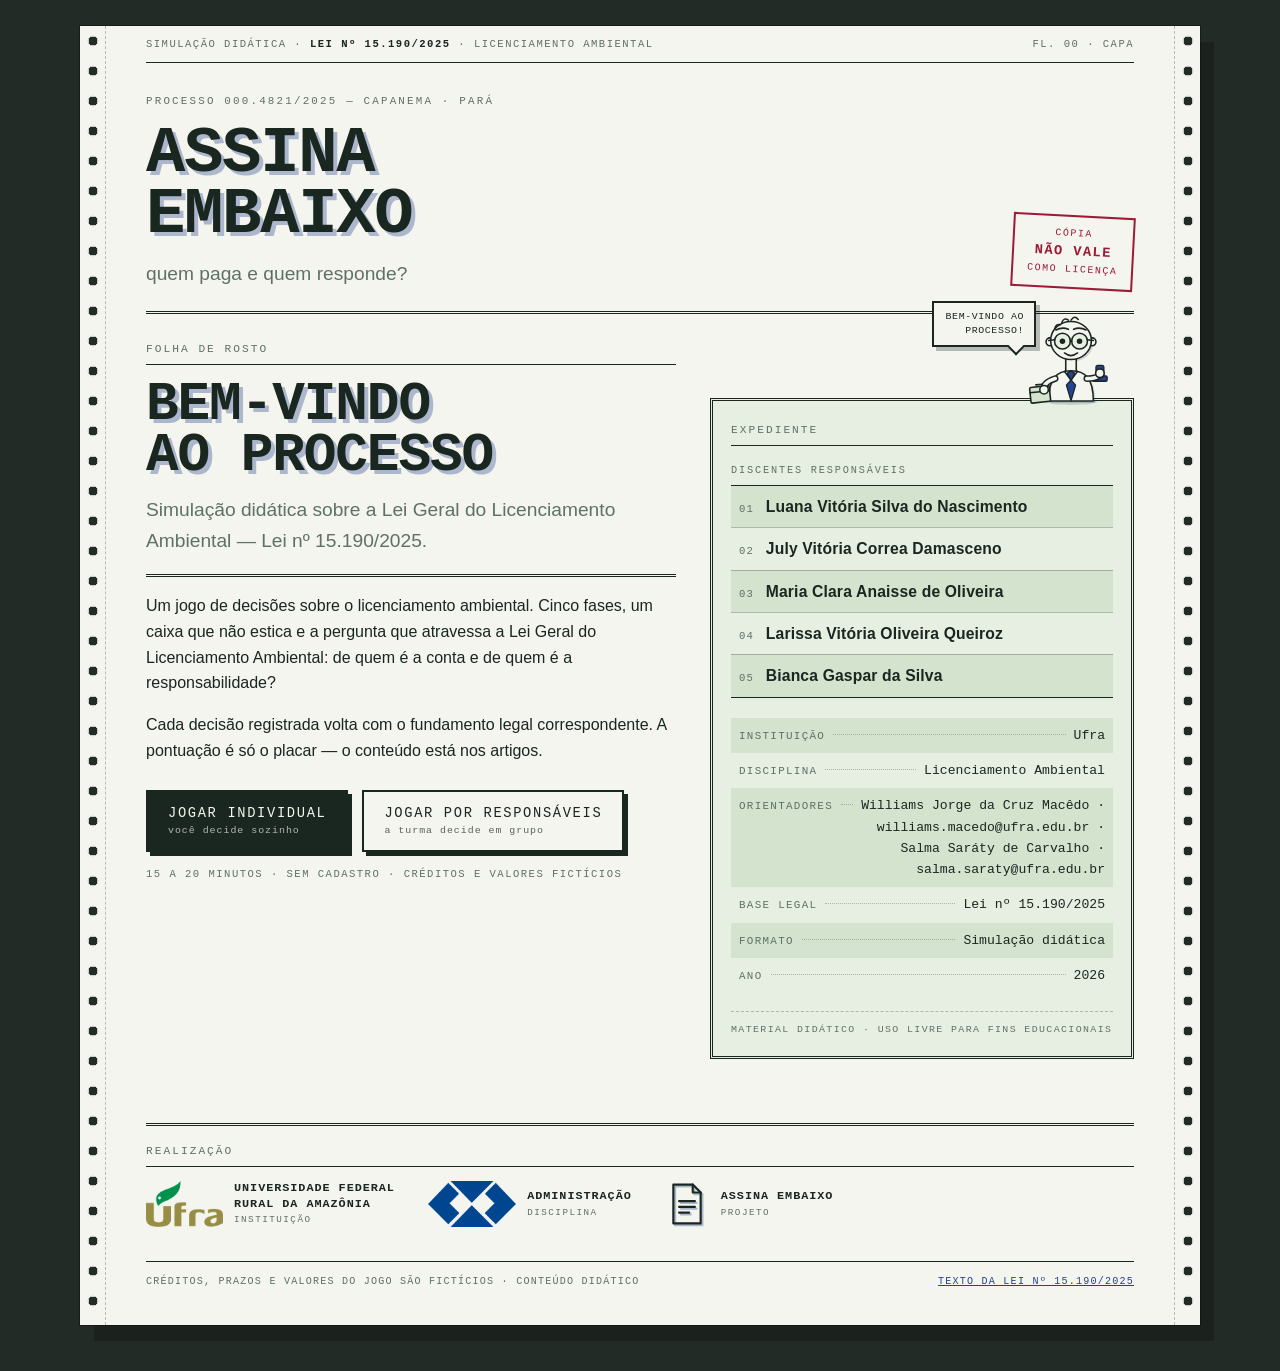
==== commit 8d4243aa: "adjusted responsice" ====
--- a/assina-embaixo.html
+++ b/assina-embaixo.html
@@ -1613,7 +1613,7 @@
 ao processo"><span>Bem-vindo<br>ao processo</span></h2>
           <p class="capa__linha">Simulação didática sobre a Lei Geral do Licenciamento Ambiental — Lei nº 15.190/2025.</p>
 
-          <p class="capa__texto">Um jogo de decisões sobre o licenciamento ambiental de uma agroindústria de polpa de frutas no interior do Pará. Cinco fases, um caixa que não estica e a pergunta que atravessa a Lei Geral do Licenciamento Ambiental: de quem é a conta e de quem é a responsabilidade?</p>
+          <p class="capa__texto">Um jogo de decisões sobre o licenciamento ambiental. Cinco fases, um caixa que não estica e a pergunta que atravessa a Lei Geral do Licenciamento Ambiental: de quem é a conta e de quem é a responsabilidade?</p>
           <p class="capa__texto">Cada decisão registrada volta com o fundamento legal correspondente. A pontuação é só o placar — o conteúdo está nos artigos.</p>
 
           <div class="acoes acoes--modos">
@@ -2466,9 +2466,122 @@
     "Cupuaçu Cinco Estrelas ME"
   ];
 
+  /* ---------------------------------------------------------------------
+     1-C. SALA — código da partida e sorteio compartilhado
+
+     No modo online as duas equipes precisam receber a MESMA empresa. Em vez
+     de o servidor sortear e distribuir, o nome é derivado do código da sala:
+     mesmo código, mesmo nome, calculado nas duas pontas sem ida à rede.
+     Uma coisa a menos para sincronizar — e o sorteio continua funcionando
+     com a internet caindo no meio.
+
+     O alfabeto do código não tem O/0 nem I/1: o código é dito em voz alta
+     numa sala de aula, e esse é o par que sempre se confunde.
+     --------------------------------------------------------------------- */
+
+  var ROOM_ALPHABET = "ACDEFGHJKLMNPQRTUVWXY34679";
+  var ROOM_CODE_LENGTH = 4;
+
+  function newRoomCode() {
+    var out = "";
+    var i;
+    if (window.crypto && window.crypto.getRandomValues) {
+      var bytes = new Uint8Array(ROOM_CODE_LENGTH);
+      window.crypto.getRandomValues(bytes);
+      for (i = 0; i < ROOM_CODE_LENGTH; i++) {
+        out += ROOM_ALPHABET.charAt(bytes[i] % ROOM_ALPHABET.length);
+      }
+      return out;
+    }
+    for (i = 0; i < ROOM_CODE_LENGTH; i++) out += pickRandom(ROOM_ALPHABET.split(""));
+    return out;
+  }
+
+  /* Perdoa o que é seguro perdoar — minúscula, espaço, hífen — e recusa o
+     resto. Nada de adivinhar que o "O" digitado "era pra ser Q": mandar a
+     equipe para a sala errada em silêncio é pior do que pedir para digitar
+     de novo, porque as duas só descobririam no fim, com empresas
+     diferentes na tela. Devolve "" quando não dá para confiar. */
+  function normalizeRoomCode(raw) {
+    var code = String(raw || "").toUpperCase().replace(/[\s-]+/g, "");
+    if (code.length !== ROOM_CODE_LENGTH) return "";
+    for (var i = 0; i < code.length; i++) {
+      if (ROOM_ALPHABET.indexOf(code.charAt(i)) < 0) return "";
+    }
+    return code;
+  }
+
+  /* FNV-1a: espalha bem para strings curtas e cabe em cinco linhas. */
+  function hashCode(text) {
+    var h = 0x811c9dc5;
+    for (var i = 0; i < text.length; i++) {
+      h ^= text.charCodeAt(i);
+      h = (h + (h << 1) + (h << 4) + (h << 7) + (h << 8) + (h << 24)) >>> 0;
+    }
+    return h;
+  }
+
+  function companyForRoom(code) {
+    return COMPANY_NAME_SUGGESTIONS[hashCode(code) % COMPANY_NAME_SUGGESTIONS.length];
+  }
+
   var BONUS_ALL_OBLIGATIONS_MET = { name: "Cumprimento de todas as obrigações financeiras", points: 15 };
   var BONUS_ACCURACY_MAX = 10;
   var MULTI_SELECT_FAIL_POINTS = -10;
+
+  /* A licença só sai a partir daqui. Entre 50 e 69 a análise trava e a
+     exigência volta; abaixo de 50 o processo é arquivado — nos dois casos
+     NÃO há deferimento. É por isso que vencer o duelo não basta: o duelo
+     compara as duas equipes, o deferimento é padrão absoluto. */
+  var LICENSE_MIN = 70;
+
+  /* Cronômetro. Só o modo online liga (setTimer): no individual e no jogo
+     de sala, sem adversário, relógio só atrapalha quem está aprendendo. */
+  var QUESTION_SECONDS = 60;
+  var SETUP_SECONDS = 120;
+  var timerEnabled = false;
+  var tick = null;
+
+  function stopTimer() {
+    if (tick) { clearInterval(tick); tick = null; }
+    var el = $("#cronometro");
+    if (el) el.classList.add("oculto");
+  }
+
+  /* Conta pelo relógio de parede, não somando intervalos: aba em segundo
+     plano estrangula setInterval, e um cronômetro que atrasa junto com a
+     aba daria vantagem a quem trocasse de janela. */
+  function startCountdown(selector, secondsLeft, onEnd) {
+    if (tick) { clearInterval(tick); tick = null; }
+    var el = $(selector);
+    if (!el) return;
+    el.classList.remove("oculto");
+    paint();
+    tick = setInterval(paint, 250);
+
+    function paint() {
+      var left = Math.max(0, Math.ceil(secondsLeft()));
+      el.textContent = clockText(left);
+      el.classList.toggle("cronometro--urgente", left <= 10);
+      if (left <= 0) {
+        clearInterval(tick);
+        tick = null;
+        onEnd();
+      }
+    }
+  }
+
+  /* Prazo local: vale para a decisão, que é de cada equipe. */
+  function startTimer(selector, seconds, onEnd) {
+    var deadline = Date.now() + seconds * 1000;
+    startCountdown(selector, function () {
+      return (deadline - Date.now()) / 1000;
+    }, onEnd);
+  }
+
+  function clockText(total) {
+    return pad2(Math.floor(total / 60)) + ":" + pad2(total % 60);
+  }
 
   var GRADE_BANDS = [
     { min: 90, title: "Licenciamento responsável", text: "O processo chega ao fim com despesas pagas, estudo íntegro e informação verdadeira. É assim que a licença se sustenta depois de emitida." },
@@ -2714,13 +2827,20 @@
     return t + f.decisions.reduce(function (s, decision) { return s + decision.maxPoints; }, 0);
   }, 0) + BONUS_ALL_OBLIGATIONS_MET.points + BONUS_ACCURACY_MAX;
 
+  /* O pior que uma decisão pode render. Serve para a escala da nota final e
+     para o estouro de prazo, que pesa igual a errar — se fossem duas contas
+     separadas, um dia elas discordariam. */
+  function worstPointsFor(decision) {
+    if (decision.type === "choice") {
+      return Math.min.apply(null, decision.options.map(function (o) { return o.points; }));
+    }
+    if (decision.type === "sorting") return decision.cards.length * decision.pointsPerMiss;
+    return MULTI_SELECT_FAIL_POINTS;
+  }
+
   var MIN_POINTS = CONTENT.reduce(function (t, f) {
     return t + f.decisions.reduce(function (s, decision) {
-      if (decision.type === "choice") {
-        return s + Math.min.apply(null, decision.options.map(function (o) { return o.points; }));
-      }
-      if (decision.type === "sorting") return s + decision.cards.length * decision.pointsPerMiss;
-      return s + MULTI_SELECT_FAIL_POINTS;
+      return s + worstPointsFor(decision);
     }, 0);
   }, 0);
 
@@ -3096,7 +3216,11 @@
     if (decision.type === "sorting") bindSorting(decision);
     else bindOptions(decision.type === "multiSelect");
 
-    $("#btn-registrar").addEventListener("click", submitDecision);
+    $("#btn-registrar").addEventListener("click", function () { submitDecision(false); });
+
+    if (timerEnabled) {
+      startTimer("#cronometro", QUESTION_SECONDS, function () { submitDecision(true); });
+    }
   }
 
   function optionListHtml(items, isMultiSelect) {
@@ -3238,6 +3362,22 @@
     return evaluateSorting(decision);
   }
 
+  /* Prazo vencido pesa o mesmo que errar. Valer zero seria pior: deixar o
+     relógio correr passaria a ser melhor do que arriscar, que é o oposto do
+     que o jogo ensina. */
+  function evaluateTimeout(decision) {
+    return {
+      verdict: "erro",
+      points: worstPointsFor(decision),
+      effects: { compliance: -6, credibility: -4 },
+      text: "O prazo desta decisão venceu sem manifestação. No processo real o " +
+        "silêncio não é neutro: a exigência continua de pé e o ônus segue com o " +
+        "empreendedor. Por isso não decidir custa o mesmo que decidir errado.",
+      legalBasis: decision.legalBasis,
+      obligationsMet: false
+    };
+  }
+
   function evaluateChoice(decision) {
     var o = decision.options[state.selection];
     return {
@@ -3315,8 +3455,9 @@
      8. REGISTRO E RETORNO JURÍDICO
      --------------------------------------------------------------------- */
 
-  function submitDecision() {
-    var outcome = evaluate();
+  function submitDecision(byTimeout) {
+    stopTimer();
+    var outcome = byTimeout === true ? evaluateTimeout(currentDecision()) : evaluate();
     var entries = [];
 
     state.points += outcome.points;
@@ -3407,6 +3548,7 @@
       state.phaseIndex++;
       state.decisionIndex = 0;
       state.mode = "briefing";
+      notifyBridge("onPhase", state.phaseIndex);
       render();
     } else {
       issueFinalReport();
@@ -3484,6 +3626,7 @@
     }
 
     showScreen("#tela-final");
+    notifyBridge("onFinalScore", score);
   }
 
 
@@ -3624,6 +3767,17 @@
     setMascotState("#fig-" + i, "ok");
   }
 
+  /* Se o prazo do cadastro vence com vagas em branco, a partida não pode
+     travar: entra um nome genérico e o processo abre. */
+  function fillMissingTeamNames() {
+    teamDraft.forEach(function (c, i) {
+      if (c.name.trim()) return;
+      c.name = "Responsável " + pad2(i + 1);
+      var field = $("#equipe-nome-" + i);
+      if (field) field.value = c.name;
+    });
+  }
+
   function openTeamSetup() {
     gameMode = "equipe";
     showScreen("#tela-equipes");
@@ -3659,6 +3813,16 @@
     }
 
     errorBox.classList.add("oculto");
+    stopTimer();
+
+    /* No online quem dá a largada é a sala: esta equipe só se declara pronta
+       e espera a outra. onTeamReady devolve true quando assume o comando. */
+    var bridge = window.AssinaEmbaixo;
+    if (bridge && typeof bridge.onTeamReady === "function" &&
+        bridge.onTeamReady(company, teams) === true) {
+      return;
+    }
+
     startGame(company, teams);
   }
 
@@ -3774,6 +3938,7 @@
   }
 
   function showCover() {
+    stopTimer(); /* sair da partida não pode deixar um prazo correndo atrás */
     showScreen("#tela-boas-vindas");
     react("#mascote-capa", "idle", "Quem assina o trabalho.", true);
   }
@@ -3791,18 +3956,29 @@
     field.focus();
   }
 
+  var SCREENS = ["#tela-boas-vindas", "#tela-online", "#tela-equipes",
+                 "#tela-abertura", "#tela-jogo", "#tela-largada",
+                 "#tela-duelo", "#tela-final"];
+
   function showScreen(selector) {
-    ["#tela-boas-vindas", "#tela-equipes", "#tela-abertura", "#tela-jogo", "#tela-final"].forEach(function (id) {
-      $(id).classList.toggle("oculto", id !== selector);
+    SCREENS.forEach(function (id) {
+      /* o arquivo único não tem a tela do modo online: some da lista em vez
+         de estourar, e é o que mantém as duas versões com o mesmo JS */
+      var el = $(id);
+      if (el) el.classList.toggle("oculto", id !== selector);
     });
     if (selector === "#tela-boas-vindas") $("#faixa-folha").textContent = "Fl. 00 · capa";
+    else if (selector === "#tela-online") $("#faixa-folha").textContent = "Fl. 00 · sala";
     else if (selector === "#tela-equipes") $("#faixa-folha").textContent = "Fl. 00 · responsáveis";
     else if (selector === "#tela-abertura") $("#faixa-folha").textContent = "Fl. 01";
+    else if (selector === "#tela-largada") $("#faixa-folha").textContent = "Largada";
+    else if (selector === "#tela-duelo") $("#faixa-folha").textContent = "Parecer comparado";
     else if (selector === "#tela-final") $("#faixa-folha").textContent = "Parecer final";
     window.scrollTo({ top: 0, behavior: "smooth" });
   }
 
   function startGame(name, teams) {
+    stopTimer(); /* partida nova nunca herda relógio da anterior */
     state = initialState(name);
     state.teams = teams || [];
     $("#alerta-caixa").classList.add("oculto");
@@ -3812,6 +3988,68 @@
     mountMascot("#mascote", currentCharacter());
     render();
   }
+
+  /* ---------------------------------------------------------------------
+     PONTE PARA O MODO ONLINE
+
+     O jogo não depende do online: ele publica esta ponte e segue a vida.
+     Quem preenche onPhase/onFinalScore é o assets/js/online.js, carregado
+     só pelo index.html. Sem ele, notifyBridge() não acha ninguém em casa e
+     não faz nada — que é exatamente o caso do arquivo único offline.
+     --------------------------------------------------------------------- */
+
+  function notifyBridge(hook, value) {
+    var bridge = window.AssinaEmbaixo;
+    if (bridge && typeof bridge[hook] === "function") bridge[hook](value);
+  }
+
+  function prepareTeamSetup(company, locked) {
+    openTeamSetup();
+    var field = $("#empresa-equipes");
+    field.value = company || "";
+    field.readOnly = !!locked;
+    /* no online a empresa vem do código da sala: sortear de novo aqui
+       quebraria o acordo entre as duas telas */
+    $("#btn-sugerir-equipes").classList.toggle("oculto", !!locked);
+  }
+
+  /* O parecer de uma nota, para o modo online descrever cada lado sem
+     recalcular banda nenhuma — a régua tem que ser a mesma dos dois lados. */
+  function gradeFor(score) {
+    var band = GRADE_BANDS.filter(function (f) { return score >= f.min; })[0];
+    return { title: band.title, text: band.text, granted: score >= LICENSE_MIN };
+  }
+
+  window.AssinaEmbaixo = {
+    newRoomCode: newRoomCode,
+    gradeFor: gradeFor,
+    LICENSE_MIN: LICENSE_MIN,
+    QUESTION_SECONDS: QUESTION_SECONDS,
+    SETUP_SECONDS: SETUP_SECONDS,
+    setTimer: function (on) { timerEnabled = !!on; if (!on) stopTimer(); },
+    /* O prazo do cadastro é da SALA: online.js entrega uma função que
+       calcula quanto falta pelo relógio do servidor, para as duas equipes
+       contarem para o mesmo instante. Sem ela — nunca deveria acontecer —
+       cai num prazo local em vez de ficar sem relógio nenhum. */
+    startSetupTimer: function (secondsLeft) {
+      var deadline = Date.now() + SETUP_SECONDS * 1000;
+      startCountdown("#cronometro-cadastro", secondsLeft || function () {
+        return (deadline - Date.now()) / 1000;
+      }, function () {
+        fillMissingTeamNames();
+        startTeamGame();
+      });
+    },
+    beginGame: function (company, teams) { startGame(company, teams); },
+    onTeamReady: null,
+    normalizeRoomCode: normalizeRoomCode,
+    companyForRoom: companyForRoom,
+    prepareTeamSetup: prepareTeamSetup,
+    showScreen: showScreen,
+    TEAM_SLOTS: TEAM_SLOTS,
+    onPhase: null,
+    onFinalScore: null
+  };
 
   document.addEventListener("DOMContentLoaded", function () {
     state = initialState("");
